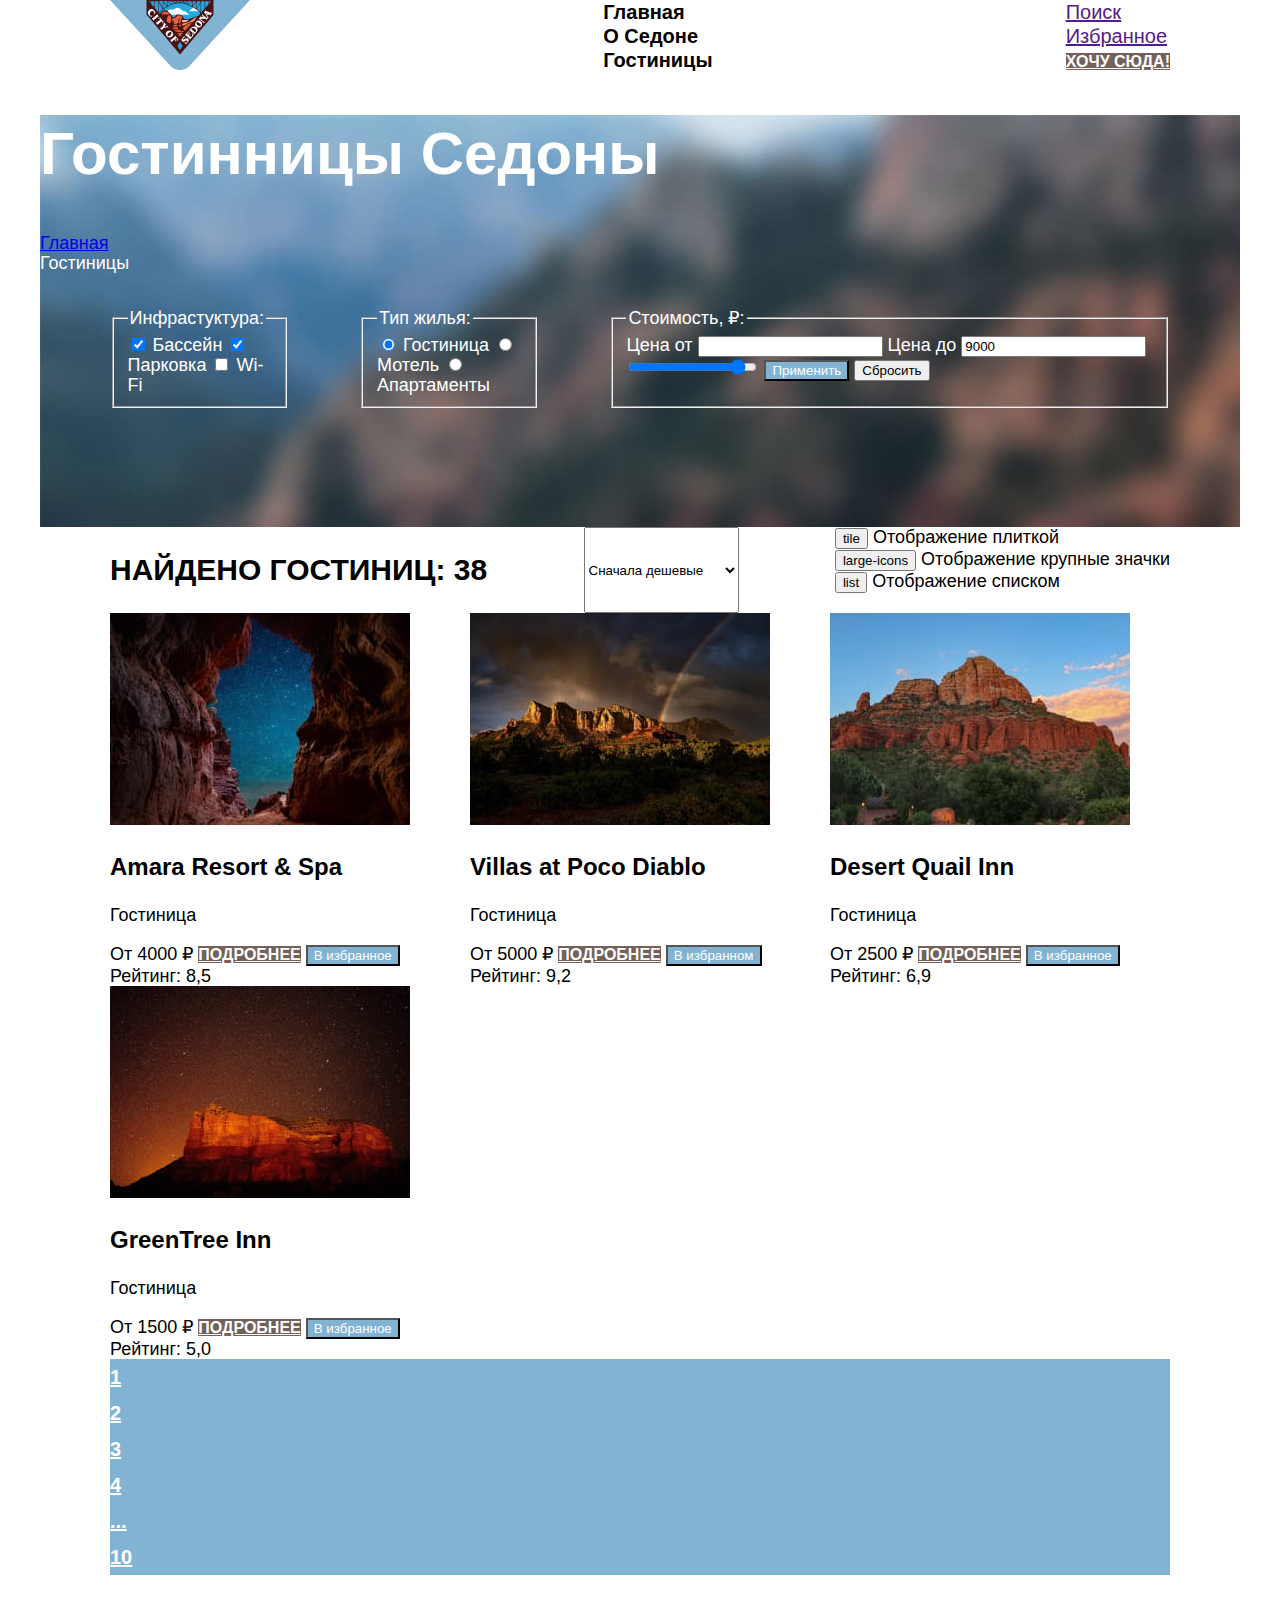
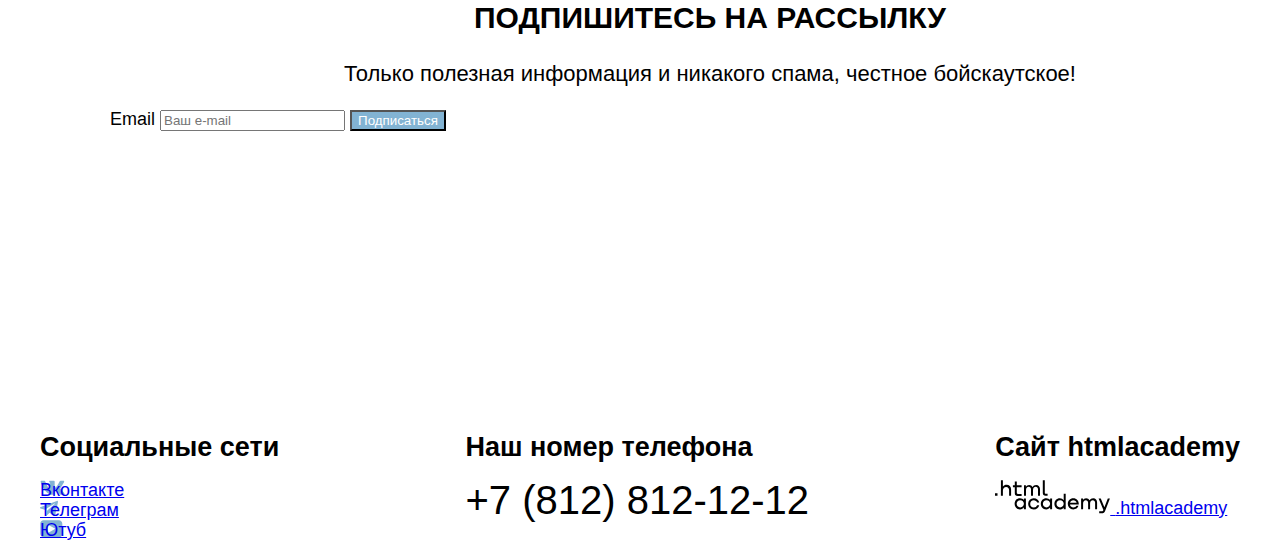
==== catalog.html @ 0e4e719a "Merge pull request #5 from vadimkuzmin93/master" ====
<!DOCTYPE html>
<html lang="ru">
    <head>
        <meta charset="utf-8">
        <title>HTML Academy: Седона</title>
        <link rel="stylesheet" href="styles/styles.css">
    </head>

<body>
  <header class="page-header">
    <nav class="navigation">
      <a href="index.html" class="logo">
        <img src="images/logo.svg" width="140" height="70" alt="Логотип сайта Седона">
      </a>

    <ul class="navigation-list">
        <li class="navigation-item">
            <a href="index.html" class="navigation-link ">Главная</a>
        </li>
        <li class="navigation-item">
            <a href="#" class="navigation-link">О Седоне</a>
        </li>
        <li class="navigation-item">
            <a class="navigation-link navigation-link-current">Гостиницы</a>
        </li>
    </ul>

    <ul class="controls-list">
      <li class="controls-item">
        <a class="controls-link" href="">Поиск</a>
      </li>
      <li class="controls-item">
        <a class="controls-link" href="">Избранное</a>
      </li>
      <li class="controls-item ">
         <a class="button controls-link" href="#">Хочу сюда!</a>
      </li>
  </ul>
</nav>
</header>


    <main class="inner">
        <section class="inner-catalog">
            <h1 class="inner-catalog-title">Гостинницы Седоны</h1>
            <ul class="breadcrumbs-list">
                <li class="breadcrumbs-item">
                    <a class="breadcrumbs-link" href="index.html">
                    <span class="visually-hidden">Главная</span>
                    </a>
                </li>
                <li class="breadcrumbs-item">
                    <a class="breadcrumbs-link">Гостиницы</a>
                </li>
            </ul>
              <form class="catalog-filter" action="https://echo.htmlacademy.ru/" method="post">
                <div class="filter-container">
                  <fieldset class="catalog-filter-group checkbox-group">
                      <legend class="catalog-filter-title">Инфрастуктура:</legend>
                      <label class="control">
                          <input class="control-input" type="checkbox" name="swimming-pool" id="swimming-pool" checked >
                          Бассейн
                      </label>
                      <label class="control">
                          <input class="control-input" type="checkbox" name="parking" id="parking" checked>
                          Парковка
                      </label>
                      <label class="control">
                          <input class="control-input" type="checkbox" name="wi-fi" id="wi-fi" >
                          Wi-Fi
                      </label>
                  </fieldset >

                  <fieldset class="catalog-filter-group radio-group">
                      <legend class="catalog-filter-title">Тип жилья:</legend>
                      <label class="control">
                          <input class="control-input" type="radio" name="product-group" value="hotel" id="hotel"  checked>
                          Гостиница
                      </label>
                      <label class="control">
                          <input class="control-input" type="radio" name="product-group" value="motel" id="motel" >
                          Мотель
                      </label>
                      <label class="control">
                          <input class="control-input" type="radio" name="product-group" value="apartments" id="apartments" >
                          Апартаменты
                      </label>
                  </fieldset >

                  <fieldset class="catalog-filter-group input-range-group">
                      <legend class="catalog-filter-title">Стоимость, ₽:</legend>
                      <label class="control visually-hidden">Цена от
                          <input class="control" type="text" placeholder="от" value="0" name="min-price">
                      </label>
                      <label class="control visually-hidden">Цена до
                          <input class="control-input" type="text" placeholder="до" value="9000" name="max-price">
                      </label>
                          <input class="control-input" type="range" min="0" max="10000" step="1" value="9000" id="price-minmax">
                          <input class="button-blue control-input" type="submit" value="Применить">
                          <input class="control-input" type="reset" value="Сбросить">
                  </fieldset >
                </div>
              </form>

        </section>

        <section class="inner-hotels">
          <div class="sorting-container">
            <h2 class="inner-hotels-title">Найдено гостиниц: <span class="hotels-counter">38</span></h2>
            <select class="control-select" name="select-control" id="select-control" aria-label="Сортировка">
                <option value="cheap">Сначала дешевые</option>
                <option value="expensive">Сначала дорогие</option>
                <option value="popular">Сначала популярные</option>
            </select>

            <ul class="sorting-icons-list">
                <li class="sorting-icons-item">
                    <button class="sorting-icons-btn" type="button">tile</button>
                    <span class="visually-hidden">Отображение плиткой</span>
                </li>
                <li class="sorting-icons-item">
                    <button class="sorting-icons-btn" type="button">large-icons</button>
                    <span class="visually-hidden">Отображение крупные значки</span>
                </li>
                <li class="sorting-icons-item">
                    <button class="sorting-icons-btn" type="button">list</button>
                    <span class="visually-hidden">Отображение списком</span>
                </li>
            </ul>
          </div>
            <ul class="hotels-list">
                <li class="hotels-item">
                    <img src="images/catalog/hotel-1.jpg" width="300" height="212" alt="Ущелье, с красивым звездным небом">
                    <h3 class="hotels-title">Amara Resort & Spa</h3>
                    <p class="hotels-type">Гостиница</p>
                    <span class="hotels-price">От 4000 ₽</span>
                    <a class="button" href="#">Подробнее</a>
                    <button class="button-blue hotels-button" type="button">В избранное</button>
                    <span class="hotels-rating">Рейтинг: 8,5</span>
                </li>
                <li class="hotels-item">
                    <img src="images/catalog/hotel-2.jpg" width="300" height="212" alt="Небольшой лес, вдали видна радуга на фоне скалистых гор.">
                    <h3 class="hotels-title">Villas at Poco Diablo</h3>
                    <p class="hotels-type">Гостиница</p>
                    <span class="hotels-price">От 5000 ₽</span>
                    <a class="button" href="#">Подробнее</a>
                    <button class="button-blue hotels-button" type="button">В избранном</button>
                    <span class="hotels-rating">Рейтинг: 9,2</span>
                </li>
                <li class="hotels-item">
                    <img src="images/catalog/hotel-3.jpg" width="300" height="212" alt="Пустынная местность с деревьями и горами.">
                    <h3 class="hotels-title">Desert Quail Inn</h3>
                    <p class="hotels-type">Гостиница</p>
                    <span class="hotels-price">От 2500 ₽</span>
                    <a class="button" href="#">Подробнее</a>
                    <button class="button-blue hotels-button" type="button">В избранное</button>
                    <span class="hotels-rating">Рейтинг: 6,9</span>
                </li>
                <li class="hotels-item">
                    <img src="images/catalog/hotel-4.jpg" width="300" height="212" alt="Плато на фоне темного звездного неба">
                    <h3 class="hotels-title">GreenTree Inn</h3>
                    <p class="hotels-type">Гостиница</p>
                    <span class="hotels-price">От 1500 ₽</span>
                    <a class="button" href="#">Подробнее</a>
                    <button class="button-blue hotels-button" type="button">В избранное</button>
                    <span class="hotels-rating">Рейтинг: 5,0</span>
                </li>
            </ul>

            <ul class="pagination-list">
                <li class="pagination-item">
                  <a class="pagination-link" href="#">1</a>
                </li>
                <li class="pagination-item">
                  <a class="pagination-link" href="#">2</a>
                </li>
                <li class="pagination-item">
                  <a class="pagination-link" href="#">3</a>
                </li>
                <li class="pagination-item">
                  <a class="pagination-link" href="#">4</a>
                </li>
                <li class="pagination-item">
                  <a class="pagination-link" href="#">...</a>
                </li>
                <li class="pagination-item">
                  <a class="pagination-link" href="#">10</a>
                </li>
            </ul>

            <section class="subscription catalog">
                <h2 class="subscription-title black-text">Подпишитесь на рассылку</h2>
                <p class="subscription-description black-text">Только полезная информация и никакого спама, честное бойскаутское!</p>
                <form class="subscription-form" action="https://echo.htmlacademy.ru/" method="post">
                    <label for="newsletter-email">Email</label>
                    <input class="field" placeholder="Ваш e-mail" type="email" name="newsletter-email"
                     id="newsletter-email" required>
                    <input class="button-blue subscribe-button" type="submit" value="Подписаться">
                </form>
              </section>
        </section>
    </main>

    <footer class="page-footer footer-container">
        <section class="footer-socials">
          <h2 class="visually-hidden">Социальные сети</h2>
          <ul class="footer-socials-list">
              <li class="footer-socials-item">
                  <a href="https://vk.com/htmlacademy" class="button-vk">
                  <span class="visually-hidden">Вконтакте</span>
                  </a>
              </li>
              <li class="footer-socials-item">
                  <a href="https://t.me/htmlacademy" class="button-telegram">
                  <span class="visually-hidden">Телеграм</span>
                  </a>
              </li>
              <li class="footer-socials-item">
                  <a href="https://www.youtube.com/user/htmlacademyru" class="button-youtube">
                  <span class="visually-hidden">Ютуб</span>
                  </a>
              </li>
          </ul>
        </section>

        <section class="footer-contacts">
          <h2 class="visually-hidden">Наш номер телефона</h2>
          <a class="footer-contacts-phone" href="tel:+78128121212">+7 (812) 812-12-12</a>
        </section>

        <section class="footer-author">
          <h2 class="visually-hidden">Сайт htmlacademy</h2>
          <a class="htmlacademy-link" href="https://htmlacademy.ru/">
            <img src="images/html-academy-logo.svg" alt="Адрес сайта Html Academy">
          <span class="visually-hidden">.htmlacademy</span>
          </a>
        </section>
    </footer>
</body>
</html>
---- styles/styles.css ----
@font-face {
  font-family: "PT Sans";
  font-style: normal;
  font-weight: 400;
  src: url("../fonts/ptsans-400.woff2");
  font-display: swap;
}

@font-face {
  font-family: "PT Sans";
  font-style: normal;
  font-weight: 700;
  src: url("../fonts/ptsans-700.woff2");
  font-display: swap;
}

:root {
  --color-white: #fff;
  --color-black: #000;
  --color-brown: #756157;
  --color-darkgray: #333;
  --color-lightblue: #82b3d3;
  --color-lightblue-12: rgba(131, 179, 211, 0.12);
  --color-lightblue-20: rgba(131, 179, 211, 0.2);
}

html {
  height: 100%;
}

body {
  display: flex;
  flex-direction: column;
  width: 1200px;
  font-family: "PT Sans", sans-serif;
  font-size: 18px;
  line-height: 20px;
  font-weight: 400;
  background-color: var(--color-white);
  color: var(--color-black);
  margin: 0 auto;
  min-height: 100%;
}

ul,
ol {
  margin: 0;
  padding: 0;
  list-style-type: none;
}

.main-index {
  flex-grow: 1;
}
/* header */

.page-header {
  font-size: 20px;
  line-height: 24px;
}

.navigation {
  display: flex;
  justify-content: space-between;
  padding: 0 70px;
}

.navigation-link {
  color: inherit;
  text-decoration: none;
  font-weight: 700;
}

.button {
  background-color: var(--color-brown);
  color: var(--color-white);
  font-weight: 700;
  font-size: 16px;
  line-height: 20px;
  text-align: center;
  text-transform: uppercase;
}

.description-title {
  font-weight: 700;
  font-size: 30px;
  line-height: 36px;
  text-transform: uppercase;
  text-align: center;
}

.description-reasons {
  font-size: 22px;
  line-height: 26px;
  text-align: center;
  color: var(--color-darkgray);
}

/*main*/

.hero {
  width: 1200px;
  height: 485px;
  margin: 0 auto;
  background-image: url("../images/background-main-footer.svg"),
    url("../images/main-background.jpg");
  background-repeat: no-repeat, no-repeat;
  background-position: center bottom, center;
}

.hero-background-welcome {
  width: 188px;
  height: 45px;
  background-image: url("../images/welcome.svg");
  background-repeat: no-repeat;
  margin: 0 auto;
}

.hero-background-gorgeous {
  display: block;
  margin: 0 auto;
}

.hero-background-sedona {
  display: block;
  margin: 0 auto;
}

.advantages {
  background-color: var(--color-lightblue-12);
}

.advantages-list {
  display: flex;
  flex-wrap: wrap;
}

.advantages-item {
  width: 400px;
}

.wide-element {
  width: 800px;
}

.advantages-title {
  font-weight: 700;
  font-size: 24px;
  line-height: 28px;
  text-align: center;
  text-transform: uppercase;
}

.advatages-description {
  line-height: 21px;
  text-align: center;
  color: var(--color-darkgray);
}

.advantages-image1 {
  background-image: url("../images/bg-advantages1.jpg");
  width: 800px;
  height: 384px;
}

.advantages-image2 {
  background-image: url("../images/bg-advantages2.jpg");
  width: 800px;
  height: 384px;
}

.color-change {
  background-color: var(--color-lightblue-20);
}

.white-text {
  color: var(--color-white);
  background-color: var(--color-lightblue);
}

.interested-title {
  font-weight: 700;
  font-size: 30px;
  line-height: 36px;
  text-transform: uppercase;
  text-align: center;
}

.interested-description {
  font-size: 22px;
  line-height: 26px;
  text-align: center;
  color: var(--color-darkgray);
}

.subscription {
  background-image: url("../images/bg-subscribe.jpg");
  background-repeat: no-repeat;
  background-size: cover;
  background-color: var(--color-lightblue);
  width: 1200px;
  height: 415px;
  margin: 0 auto;
}

.subscription-title {
  font-weight: 700;
  font-size: 30px;
  line-height: 36px;
  text-transform: uppercase;
  color: var(--color-white);
  text-align: center;
}

.subscription-description {
  font-size: 22px;
  line-height: 26px;
  text-align: center;
  color: var(--color-white);
}

/* catalog-page */

.inner-catalog {
  background-color: var(--color-lightblue);
  background-image: url("../images/catalog-bg.jpg");
  background-size: cover;
  background-repeat: no-repeat;
  margin: 0 auto;
  width: 1200px;
  height: 412px;
}

.inner-catalog-title {
  font-size: 60px;
  line-height: 78px;
  font-weight: 700;
  color: var(--color-white);
}

.breadcrumbs-item,
.catalog-filter-title,
.control {
  color: var(--color-white);
}

.inner-hotels {
  padding: 0 70px;
  margin: 0 auto;
}

.control-select {
}

.inner-hotels-title {
  font-weight: 700;
  font-size: 30px;
  line-height: 36px;
  text-transform: uppercase;
}

.sorting-container {
  display: flex;
  justify-content: space-between;
}

.hotels-title {
  font-weight: 700;
  font-size: 24px;
  line-height: 28px;
}

.filter-container {
  display: flex;
  column-gap: 70px;
  padding: 35px 70px 70px 70px;
}

.checkbox-group {
  width: 151px;
}

.radio-group {
  width: 151px;
}

.input-range-group {
  width: 550px;
}

.hotels-list {
  display: flex;
  flex-wrap: wrap;
}

.hotels-item {
  width: 340px;
  margin-right: 20px;
}

.hotels-item:nth-child(3n) {
  margin-right: 0;
}

.hotels-type,
.hotels-price {
  line-height: 21px;
}

.button-blue {
  background-color: var(--color-lightblue);
  color: var(--color-white);
}

.pagination-item {
  background-color: var(--color-lightblue);
}

.pagination-link {
  color: var(--color-white);
  font-weight: 700;
  font-size: 20px;
  line-height: 36px;
  text-align: center;
}

.catalog {
  background-image: none;
  background-color: var(--color-white);
}

.black-text {
  color: var(--color-black);
}

/* page-footer */

.footer-container {
  display: flex;
  justify-content: space-between;
}

.button-vk {
  background-color: var(--color-white);
  background-image: url("../images/socials/vk-icon.svg");
  background-repeat: no-repeat;
}

.button-telegram {
  background-color: var(--color-white);
  background-image: url("../images/socials/tg-icon.svg");
  background-repeat: no-repeat;
}

.button-youtube {
  background-color: var(--color-white);
  background-image: url("../images/socials/youtube-icon.svg");
  background-repeat: no-repeat;
}

.footer-contacts-phone {
  font-size: 40px;
  line-height: 40px;
  text-align: center;
  text-decoration: none;
  color: var(--color-black);
}
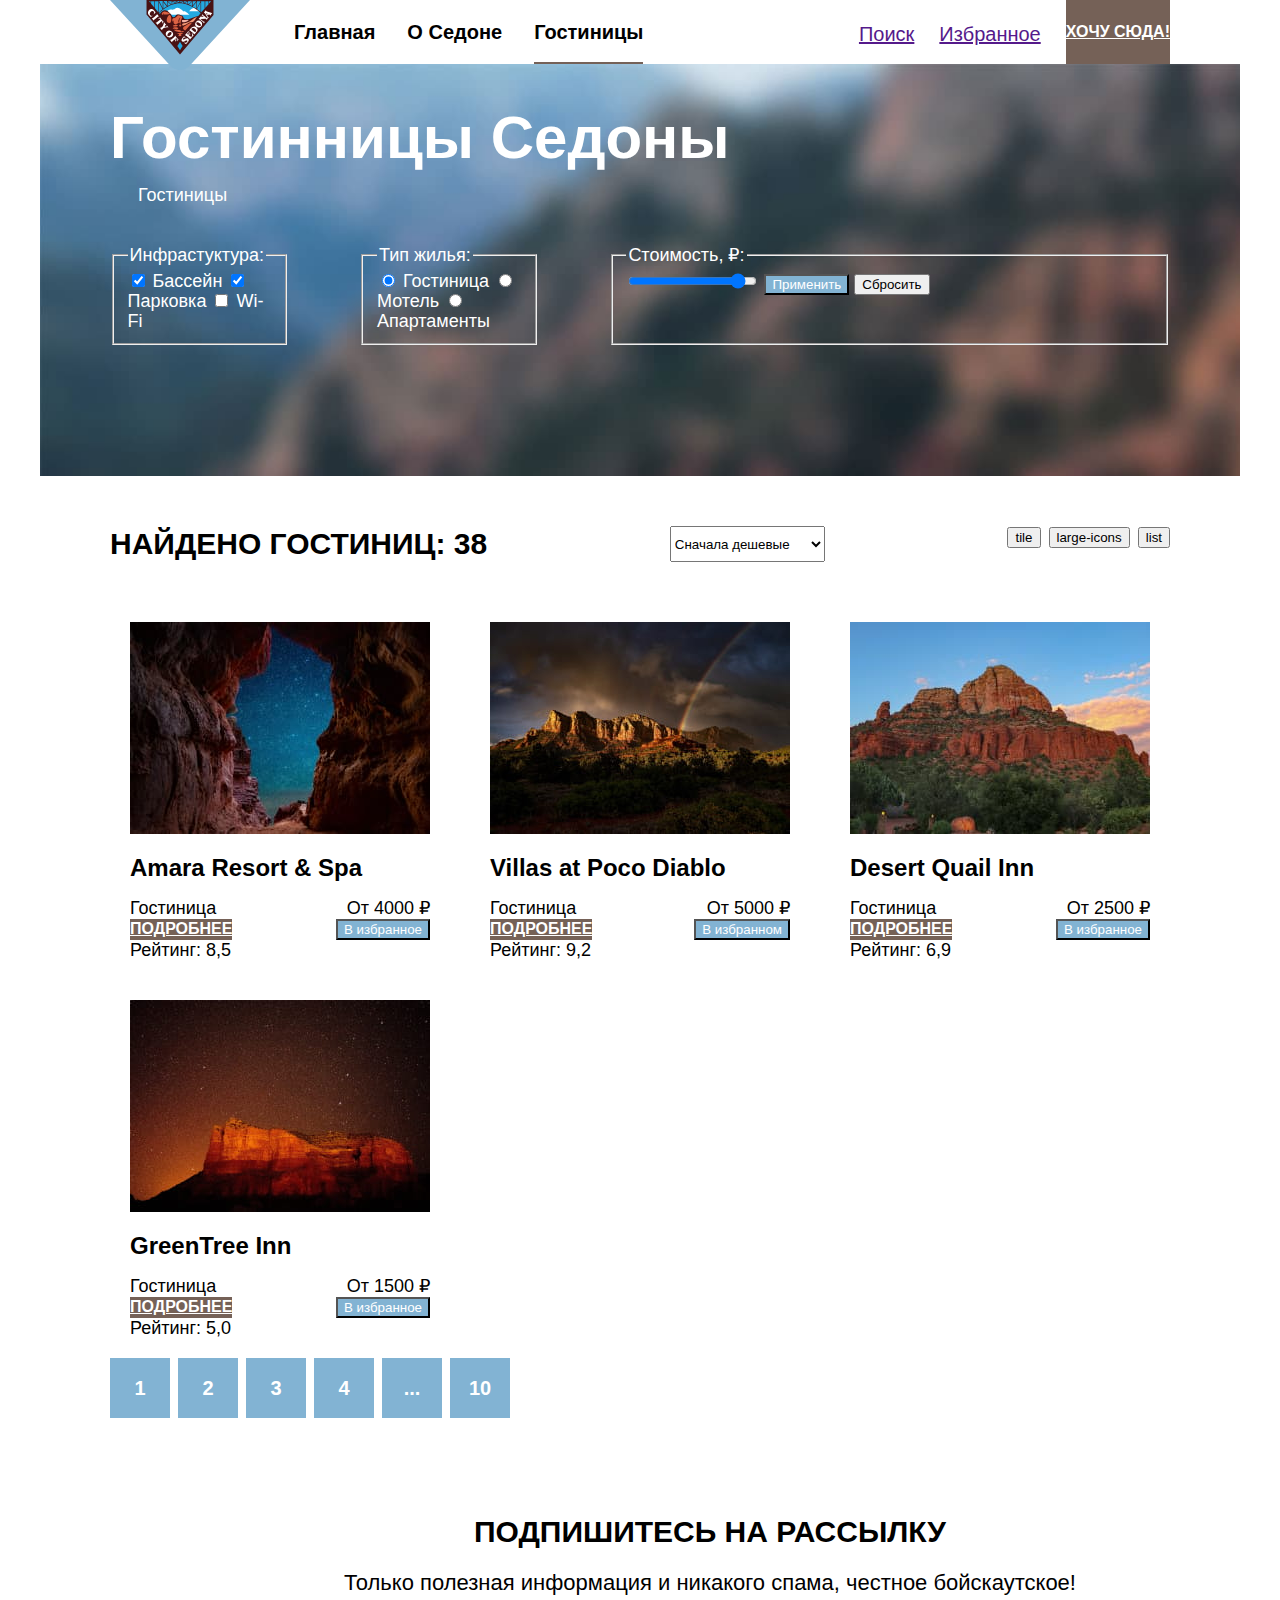
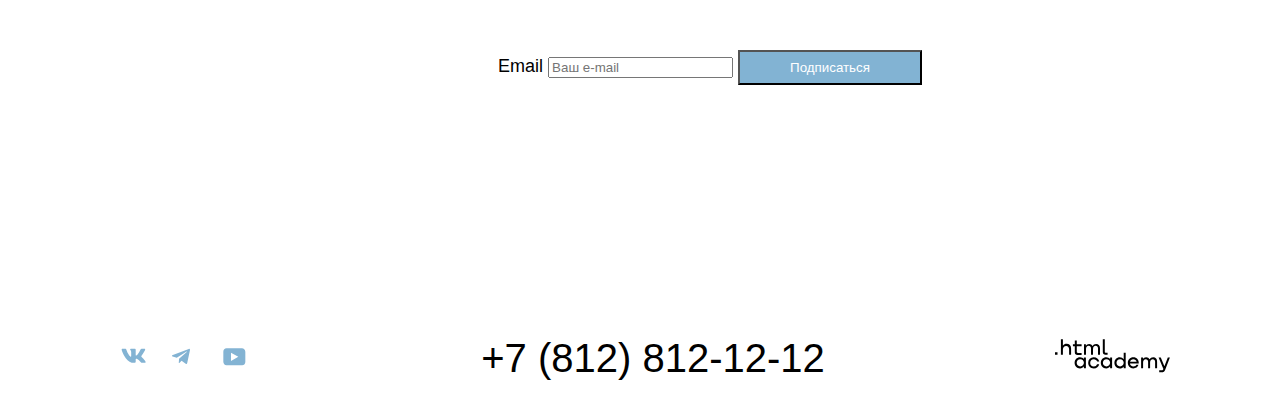
==== commit b96482d6: "Исправляет имена классов, сокращает лишние свойства" ====
--- a/catalog.html
+++ b/catalog.html
@@ -12,7 +12,7 @@
       <a href="index.html" class="logo">
         <img src="images/logo.svg" width="140" height="70" alt="Логотип сайта Седона">
       </a>
-
+  <div class="nav-container">
     <ul class="navigation-list">
         <li class="navigation-item">
             <a href="index.html" class="navigation-link ">Главная</a>
@@ -26,17 +26,18 @@
     </ul>
 
     <ul class="controls-list">
-      <li class="controls-item">
-        <a class="controls-link" href="">Поиск</a>
-      </li>
-      <li class="controls-item">
-        <a class="controls-link" href="">Избранное</a>
-      </li>
-      <li class="controls-item ">
-         <a class="button controls-link" href="#">Хочу сюда!</a>
-      </li>
-  </ul>
-</nav>
+        <li class="controls-item">
+          <a class="controls-link" href="">Поиск</a>
+        </li>
+        <li class="controls-item">
+          <a class="controls-link" href="">Избранное</a>
+        </li>
+        <li class="controls-item ">
+          <a class="button controls-link" href="#">Хочу сюда!</a>
+        </li>
+      </ul>
+    </div>
+  </nav>
 </header>
 
 
@@ -130,40 +131,64 @@
           </div>
             <ul class="hotels-list">
                 <li class="hotels-item">
-                    <img src="images/catalog/hotel-1.jpg" width="300" height="212" alt="Ущелье, с красивым звездным небом">
+                    <img class="hotels-item-image" src="images/catalog/hotel-1.jpg" width="300" height="212" alt="Ущелье, с красивым звездным небом">
                     <h3 class="hotels-title">Amara Resort & Spa</h3>
-                    <p class="hotels-type">Гостиница</p>
-                    <span class="hotels-price">От 4000 ₽</span>
-                    <a class="button" href="#">Подробнее</a>
-                    <button class="button-blue hotels-button" type="button">В избранное</button>
-                    <span class="hotels-rating">Рейтинг: 8,5</span>
-                </li>
-                <li class="hotels-item">
-                    <img src="images/catalog/hotel-2.jpg" width="300" height="212" alt="Небольшой лес, вдали видна радуга на фоне скалистых гор.">
+                    <div class="hotels-item-container">
+                      <p class="hotels-type">Гостиница</p>
+                      <span class="hotels-price">От 4000 ₽</span>
+                    </div>
+                    <div class="hotels-item-container">
+                      <a class="button" href="#">Подробнее</a>
+                      <button class="button-blue hotels-button" type="button">В избранное</button>
+                    </div>
+                    <div class="hotels-item-container">
+                      <span class="hotels-rating">Рейтинг: 8,5</span>
+                    </div>
+                </li>
+                <li class="hotels-item">
+                    <img class="hotels-item-image" src="images/catalog/hotel-2.jpg" width="300" height="212" alt="Небольшой лес, вдали видна радуга на фоне скалистых гор.">
                     <h3 class="hotels-title">Villas at Poco Diablo</h3>
-                    <p class="hotels-type">Гостиница</p>
-                    <span class="hotels-price">От 5000 ₽</span>
-                    <a class="button" href="#">Подробнее</a>
-                    <button class="button-blue hotels-button" type="button">В избранном</button>
-                    <span class="hotels-rating">Рейтинг: 9,2</span>
-                </li>
-                <li class="hotels-item">
-                    <img src="images/catalog/hotel-3.jpg" width="300" height="212" alt="Пустынная местность с деревьями и горами.">
+                    <div class="hotels-item-container">
+                      <p class="hotels-type">Гостиница</p>
+                      <span class="hotels-price">От 5000 ₽</span>
+                    </div>
+                    <div class="hotels-item-container">
+                      <a class="button" href="#">Подробнее</a>
+                      <button class="button-blue hotels-button" type="button">В избранном</button>
+                    </div>
+                    <div class="hotels-item-container">
+                      <span class="hotels-rating">Рейтинг: 9,2</span>
+                    </div>
+                </li>
+                <li class="hotels-item">
+                    <img class="hotels-item-image" src="images/catalog/hotel-3.jpg" width="300" height="212" alt="Пустынная местность с деревьями и горами.">
                     <h3 class="hotels-title">Desert Quail Inn</h3>
-                    <p class="hotels-type">Гостиница</p>
-                    <span class="hotels-price">От 2500 ₽</span>
-                    <a class="button" href="#">Подробнее</a>
-                    <button class="button-blue hotels-button" type="button">В избранное</button>
-                    <span class="hotels-rating">Рейтинг: 6,9</span>
-                </li>
-                <li class="hotels-item">
-                    <img src="images/catalog/hotel-4.jpg" width="300" height="212" alt="Плато на фоне темного звездного неба">
+                    <div class="hotels-item-container">
+                      <p class="hotels-type">Гостиница</p>
+                      <span class="hotels-price">От 2500 ₽</span>
+                    </div>
+                    <div class="hotels-item-container">
+                      <a class="button" href="#">Подробнее</a>
+                      <button class="button-blue hotels-button" type="button">В избранное</button>
+                    </div>
+                    <div class="hotels-item-container">
+                      <span class="hotels-rating">Рейтинг: 6,9</span>
+                    </div>
+                </li>
+                <li class="hotels-item">
+                    <img class="hotels-item-image" src="images/catalog/hotel-4.jpg" width="300" height="212" alt="Плато на фоне темного звездного неба">
                     <h3 class="hotels-title">GreenTree Inn</h3>
-                    <p class="hotels-type">Гостиница</p>
-                    <span class="hotels-price">От 1500 ₽</span>
-                    <a class="button" href="#">Подробнее</a>
-                    <button class="button-blue hotels-button" type="button">В избранное</button>
-                    <span class="hotels-rating">Рейтинг: 5,0</span>
+                    <div class="hotels-item-container">
+                      <p class="hotels-type">Гостиница</p>
+                      <span class="hotels-price">От 1500 ₽</span>
+                    </div>
+                    <div class="hotels-item-container">
+                      <a class="button" href="#">Подробнее</a>
+                      <button class="button-blue hotels-button" type="button">В избранное</button>
+                    </div>
+                    <div class="hotels-item-container">
+                      <span class="hotels-rating">Рейтинг: 5,0</span>
+                    </div>
                 </li>
             </ul>
 
@@ -206,17 +231,17 @@
           <h2 class="visually-hidden">Социальные сети</h2>
           <ul class="footer-socials-list">
               <li class="footer-socials-item">
-                  <a href="https://vk.com/htmlacademy" class="button-vk">
+                  <a href="https://vk.com/htmlacademy" class="button-socials button-vk">
                   <span class="visually-hidden">Вконтакте</span>
                   </a>
               </li>
               <li class="footer-socials-item">
-                  <a href="https://t.me/htmlacademy" class="button-telegram">
+                  <a href="https://t.me/htmlacademy" class="button-socials button-telegram">
                   <span class="visually-hidden">Телеграм</span>
                   </a>
               </li>
               <li class="footer-socials-item">
-                  <a href="https://www.youtube.com/user/htmlacademyru" class="button-youtube">
+                  <a href="https://www.youtube.com/user/htmlacademyru" class="button-socials button-youtube">
                   <span class="visually-hidden">Ютуб</span>
                   </a>
               </li>
--- a/styles/styles.css
+++ b/styles/styles.css
@@ -49,6 +49,26 @@
   list-style-type: none;
 }
 
+h1,
+h2,
+h3,
+h4,
+h5,
+p {
+  margin: 0;
+}
+
+.visually-hidden {
+  position: absolute;
+  width: 1px;
+  height: 1px;
+  margin: -1px;
+  padding: 0;
+  border: 0;
+  clip: rect(0 0 0 0);
+  overflow: hidden;
+}
+
 .main-index {
   flex-grow: 1;
 }
@@ -61,14 +81,62 @@
 
 .navigation {
   display: flex;
+  padding: 0 70px;
+  height: 64px;
+}
+
+.logo {
+  margin-right: 44px;
+  z-index: 1;
+}
+
+.nav-container {
+  display: flex;
   justify-content: space-between;
-  padding: 0 70px;
+  flex-grow: 1;
+}
+
+.navigation-list {
+  display: flex;
+  flex-wrap: wrap;
+  gap: 32px;
 }
 
 .navigation-link {
   color: inherit;
   text-decoration: none;
   font-weight: 700;
+  padding-top: 20px;
+  padding-bottom: 20px;
+  display: block;
+}
+
+.navigation-item {
+  position: relative;
+}
+
+.navigation-link-current:after {
+  content: "";
+  position: absolute;
+  top: 2;
+  bottom: 0;
+  left: 0;
+  right: 0;
+  width: auto;
+  height: 2px;
+  background-color: var(--color-brown);
+}
+
+.controls-list {
+  display: flex;
+  flex-wrap: wrap;
+  gap: 25px;
+}
+
+.controls-link {
+  display: block;
+  padding-top: 22px;
+  padding-bottom: 22px;
 }
 
 .button {
@@ -105,7 +173,15 @@
   background-image: url("../images/background-main-footer.svg"),
     url("../images/main-background.jpg");
   background-repeat: no-repeat, no-repeat;
-  background-position: center bottom, center;
+  background-position: center calc(100% + 0.5px), center;
+}
+
+.hero-container {
+  padding-top: 51px;
+  display: flex;
+  flex-direction: column;
+  justify-content: space-between;
+  align-items: center;
 }
 
 .hero-background-welcome {
@@ -113,17 +189,25 @@
   height: 45px;
   background-image: url("../images/welcome.svg");
   background-repeat: no-repeat;
-  margin: 0 auto;
+  margin-bottom: 11px;
 }
 
 .hero-background-gorgeous {
   display: block;
-  margin: 0 auto;
+  margin-bottom: 54px;
 }
 
 .hero-background-sedona {
   display: block;
-  margin: 0 auto;
+}
+
+.description {
+  padding-top: 69px;
+  padding-bottom: 90px;
+}
+
+.description-title {
+  margin-bottom: 25px;
 }
 
 .advantages {
@@ -137,10 +221,21 @@
 
 .advantages-item {
   width: 400px;
+  padding: 103px 85px 121px 85px;
+  box-sizing: border-box;
+}
+
+.advantages-item-white {
+  background-color: var(--color-white);
+}
+
+.advantages-item-smaller {
+  padding: 92px 85px 111px 85px;
 }
 
 .wide-element {
   width: 800px;
+  padding: 0;
 }
 
 .advantages-title {
@@ -149,6 +244,7 @@
   line-height: 28px;
   text-align: center;
   text-transform: uppercase;
+  margin-bottom: 62px;
 }
 
 .advatages-description {
@@ -178,12 +274,18 @@
   background-color: var(--color-lightblue);
 }
 
+.interested {
+  padding-top: 96px;
+  padding-bottom: 96px;
+}
+
 .interested-title {
   font-weight: 700;
   font-size: 30px;
   line-height: 36px;
   text-transform: uppercase;
   text-align: center;
+  margin-bottom: 20px;
 }
 
 .interested-description {
@@ -191,6 +293,14 @@
   line-height: 26px;
   text-align: center;
   color: var(--color-darkgray);
+  margin-bottom: 62px;
+}
+
+.interested-search {
+  display: block;
+  margin: 0 auto;
+  padding: 8px 50px;
+  width: fit-content;
 }
 
 .subscription {
@@ -201,6 +311,14 @@
   width: 1200px;
   height: 415px;
   margin: 0 auto;
+  padding-top: 96px;
+  padding-bottom: 104px;
+  box-sizing: border-box;
+}
+
+.catalog {
+  background-image: none;
+  background-color: var(--color-white);
 }
 
 .subscription-title {
@@ -210,6 +328,7 @@
   text-transform: uppercase;
   color: var(--color-white);
   text-align: center;
+  margin-bottom: 20px;
 }
 
 .subscription-description {
@@ -217,6 +336,15 @@
   line-height: 26px;
   text-align: center;
   color: var(--color-white);
+  margin-bottom: 54px;
+}
+
+.subscription-form {
+  text-align: center;
+}
+
+.subscribe-button {
+  padding: 8px 50px;
 }
 
 /* catalog-page */
@@ -229,6 +357,8 @@
   margin: 0 auto;
   width: 1200px;
   height: 412px;
+  padding: 35px 70px 70px;
+  box-sizing: border-box;
 }
 
 .inner-catalog-title {
@@ -236,6 +366,13 @@
   line-height: 78px;
   font-weight: 700;
   color: var(--color-white);
+  margin-bottom: 8px;
+}
+
+.breadcrumbs-list {
+  margin-bottom: 40px;
+  display: flex;
+  column-gap: 28px;
 }
 
 .breadcrumbs-item,
@@ -245,11 +382,8 @@
 }
 
 .inner-hotels {
-  padding: 0 70px;
+  padding: 50px 70px 60px 70px;
   margin: 0 auto;
-}
-
-.control-select {
 }
 
 .inner-hotels-title {
@@ -259,21 +393,33 @@
   text-transform: uppercase;
 }
 
+.sorting-icons-list {
+  display: flex;
+  column-gap: 8px;
+}
+
 .sorting-container {
   display: flex;
   justify-content: space-between;
+  margin-bottom: 40px;
 }
 
 .hotels-title {
   font-weight: 700;
   font-size: 24px;
   line-height: 28px;
+  margin-bottom: 16px;
+}
+
+.hotels-item-container {
+  display: flex;
+  justify-content: space-between;
 }
 
 .filter-container {
   display: flex;
   column-gap: 70px;
-  padding: 35px 70px 70px 70px;
+  justify-content: space-between;
 }
 
 .checkbox-group {
@@ -296,13 +442,22 @@
 .hotels-item {
   width: 340px;
   margin-right: 20px;
+  padding: 20px;
+  box-sizing: border-box;
 }
 
 .hotels-item:nth-child(3n) {
   margin-right: 0;
 }
 
-.hotels-type,
+.hotels-item-image {
+  margin-bottom: 16px;
+}
+
+.hotels-type {
+  line-height: 21px;
+}
+
 .hotels-price {
   line-height: 21px;
 }
@@ -312,11 +467,23 @@
   color: var(--color-white);
 }
 
+.pagination-list {
+  display: flex;
+  gap: 8px;
+}
+
 .pagination-item {
   background-color: var(--color-lightblue);
 }
 
 .pagination-link {
+  display: block;
+  width: 60px;
+  height: 60px;
+  box-sizing: border-box;
+  padding: 12px;
+  text-decoration: none;
+
   color: var(--color-white);
   font-weight: 700;
   font-size: 20px;
@@ -324,9 +491,7 @@
   text-align: center;
 }
 
-.catalog {
-  background-image: none;
-  background-color: var(--color-white);
+.pagination-link {
 }
 
 .black-text {
@@ -338,24 +503,37 @@
 .footer-container {
   display: flex;
   justify-content: space-between;
+  padding: 45px 70px 35px 81px;
+  align-items: center;
+}
+
+.footer-socials-list {
+  display: flex;
+  flex-wrap: wrap;
+  width: 130px;
+  gap: 26px;
+}
+
+.button-socials {
+  background-color: var(--color-white);
+  background-repeat: no-repeat;
+  display: block;
+  box-sizing: border-box;
+  width: 25px;
+  height: 20px;
+  padding: 10px;
 }
 
 .button-vk {
-  background-color: var(--color-white);
   background-image: url("../images/socials/vk-icon.svg");
-  background-repeat: no-repeat;
 }
 
 .button-telegram {
-  background-color: var(--color-white);
   background-image: url("../images/socials/tg-icon.svg");
-  background-repeat: no-repeat;
 }
 
 .button-youtube {
-  background-color: var(--color-white);
   background-image: url("../images/socials/youtube-icon.svg");
-  background-repeat: no-repeat;
 }
 
 .footer-contacts-phone {
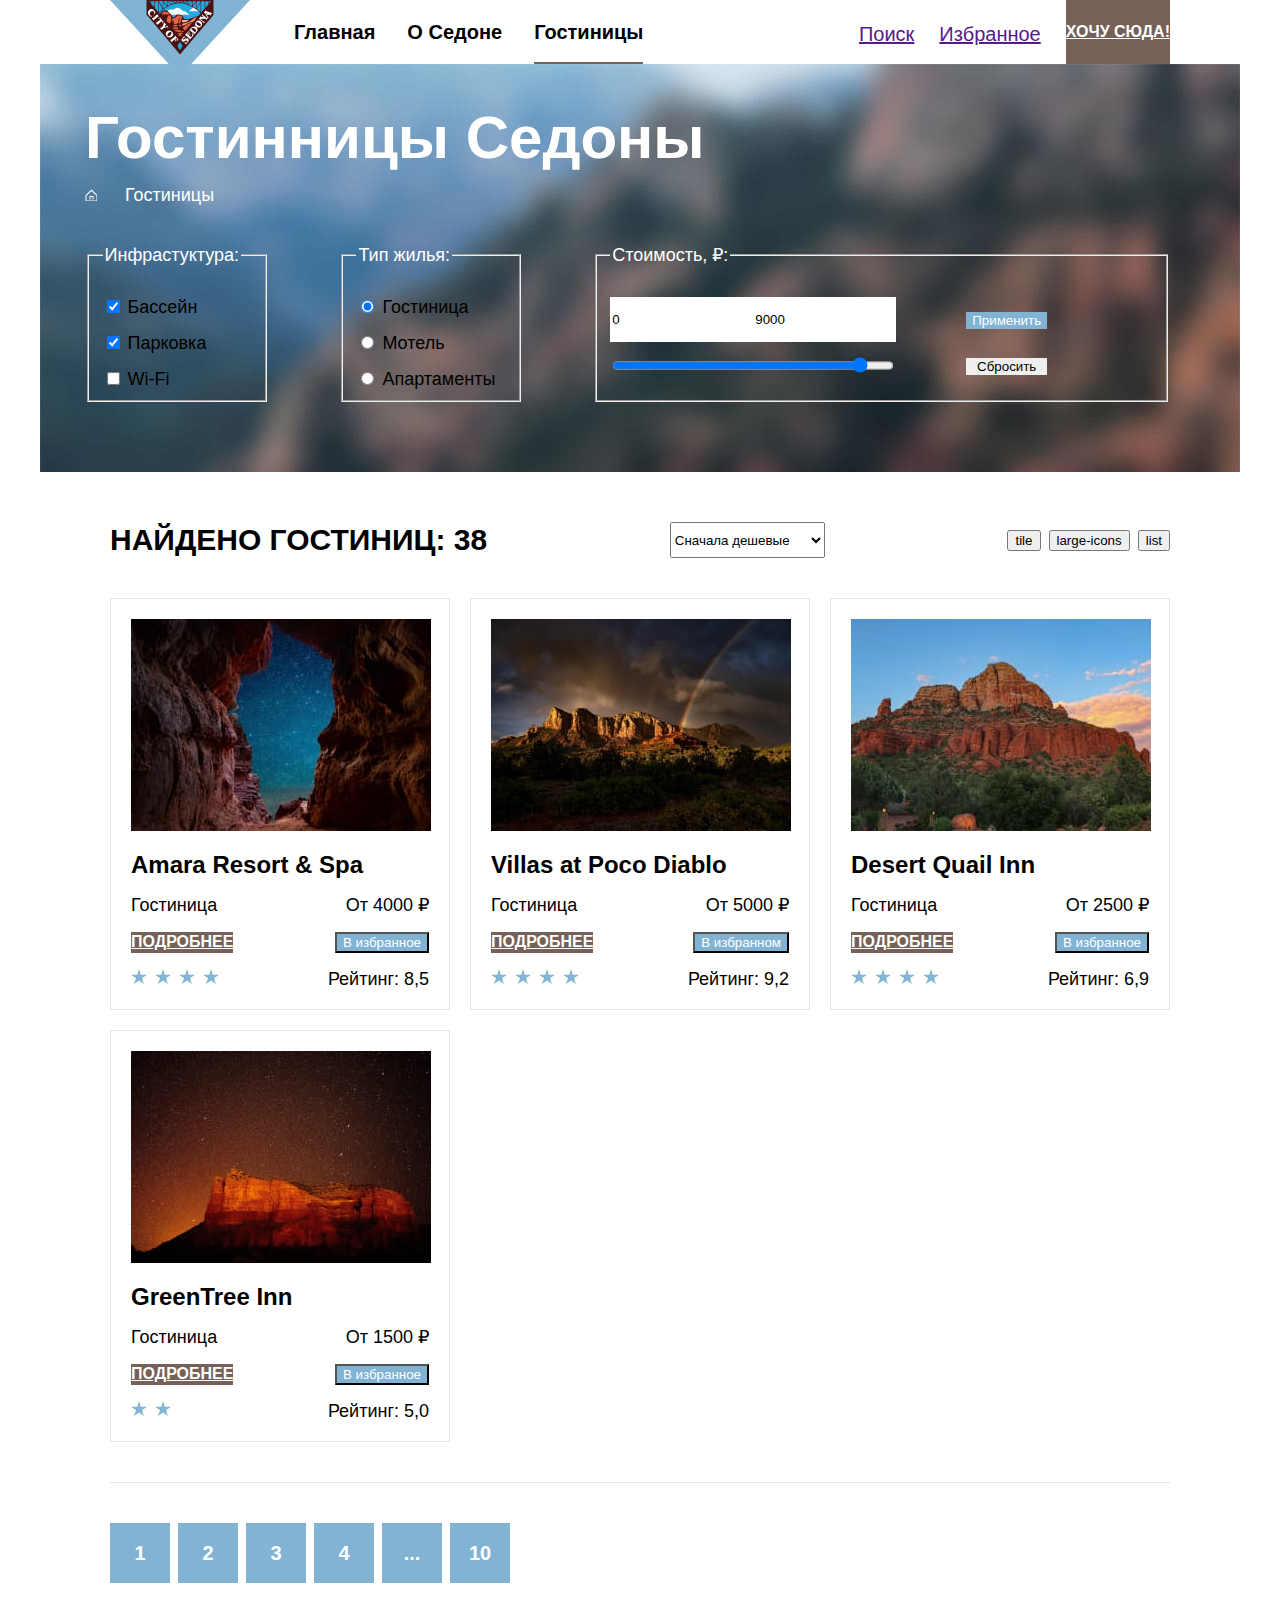
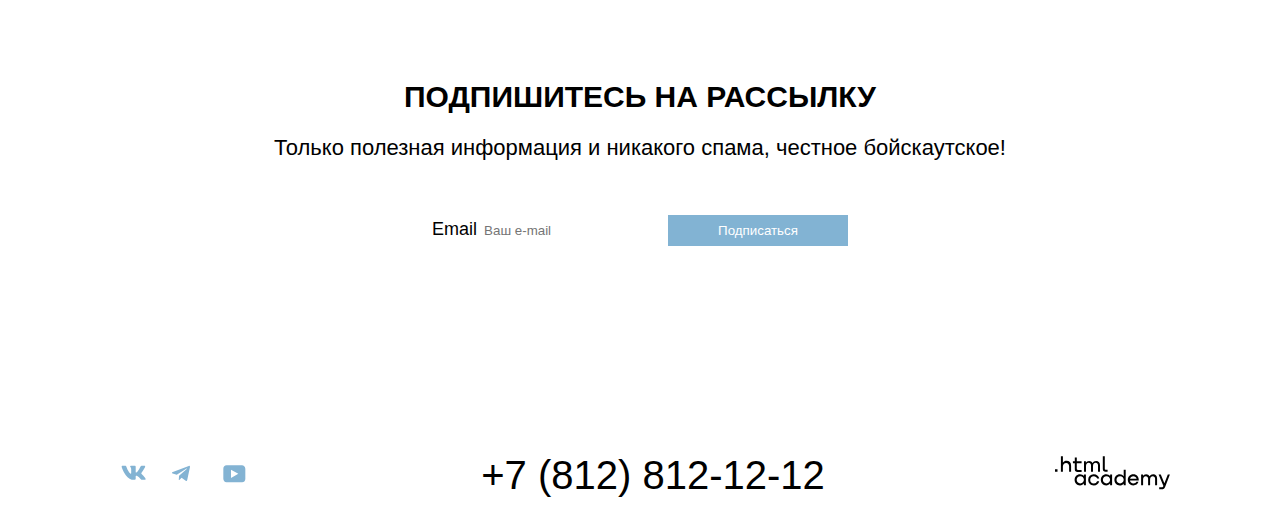
==== commit 0ac40c13: "Добавляет сетку товаров на гридов и мелкие исправления" ====
--- a/catalog.html
+++ b/catalog.html
@@ -90,15 +90,18 @@
 
                   <fieldset class="catalog-filter-group input-range-group">
                       <legend class="catalog-filter-title">Стоимость, ₽:</legend>
-                      <label class="control visually-hidden">Цена от
+                      <div class="filter-wrapper">
+                      <label class="control control-minprice visually-hidden" for="min-price">Цена от</label>
                           <input class="control" type="text" placeholder="от" value="0" name="min-price">
-                      </label>
-                      <label class="control visually-hidden">Цена до
+
+                      <label class="control control-maxprice visually-hidden" for="max-price">Цена до</label>
                           <input class="control-input" type="text" placeholder="до" value="9000" name="max-price">
-                      </label>
-                          <input class="control-input" type="range" min="0" max="10000" step="1" value="9000" id="price-minmax">
+                          <input class="control-input control-input-range" type="range" min="0" max="10000" step="1" value="9000" id="price-minmax">
+                      </div>
+                      <div class="filter-input-wrapper">
                           <input class="button-blue control-input" type="submit" value="Применить">
                           <input class="control-input" type="reset" value="Сбросить">
+                      </div>
                   </fieldset >
                 </div>
               </form>
@@ -133,62 +136,74 @@
                 <li class="hotels-item">
                     <img class="hotels-item-image" src="images/catalog/hotel-1.jpg" width="300" height="212" alt="Ущелье, с красивым звездным небом">
                     <h3 class="hotels-title">Amara Resort & Spa</h3>
-                    <div class="hotels-item-container">
+                    <div class="hotels-wrapper">
+                    <div class="hotels-container">
                       <p class="hotels-type">Гостиница</p>
                       <span class="hotels-price">От 4000 ₽</span>
                     </div>
-                    <div class="hotels-item-container">
+                    <div class="hotels-container">
                       <a class="button" href="#">Подробнее</a>
                       <button class="button-blue hotels-button" type="button">В избранное</button>
                     </div>
-                    <div class="hotels-item-container">
+                    <div class="hotels-container">
+                      <span class="hotels-stars four-stars"></span>
                       <span class="hotels-rating">Рейтинг: 8,5</span>
                     </div>
+                  </div>
                 </li>
                 <li class="hotels-item">
                     <img class="hotels-item-image" src="images/catalog/hotel-2.jpg" width="300" height="212" alt="Небольшой лес, вдали видна радуга на фоне скалистых гор.">
                     <h3 class="hotels-title">Villas at Poco Diablo</h3>
-                    <div class="hotels-item-container">
+                    <div class="hotels-wrapper">
+                    <div class="hotels-container">
                       <p class="hotels-type">Гостиница</p>
                       <span class="hotels-price">От 5000 ₽</span>
                     </div>
-                    <div class="hotels-item-container">
+                    <div class="hotels-container">
                       <a class="button" href="#">Подробнее</a>
                       <button class="button-blue hotels-button" type="button">В избранном</button>
                     </div>
-                    <div class="hotels-item-container">
+                    <div class="hotels-container">
+                      <span class="hotels-stars four-stars"></span>
                       <span class="hotels-rating">Рейтинг: 9,2</span>
                     </div>
+                  </div>
                 </li>
                 <li class="hotels-item">
                     <img class="hotels-item-image" src="images/catalog/hotel-3.jpg" width="300" height="212" alt="Пустынная местность с деревьями и горами.">
                     <h3 class="hotels-title">Desert Quail Inn</h3>
-                    <div class="hotels-item-container">
+                    <div class="hotels-wrapper">
+                    <div class="hotels-container">
                       <p class="hotels-type">Гостиница</p>
                       <span class="hotels-price">От 2500 ₽</span>
                     </div>
-                    <div class="hotels-item-container">
+                    <div class="hotels-container">
                       <a class="button" href="#">Подробнее</a>
                       <button class="button-blue hotels-button" type="button">В избранное</button>
                     </div>
-                    <div class="hotels-item-container">
+                    <div class="hotels-container">
+                      <span class="hotels-stars four-stars"></span>
                       <span class="hotels-rating">Рейтинг: 6,9</span>
                     </div>
+                  </div>
                 </li>
                 <li class="hotels-item">
                     <img class="hotels-item-image" src="images/catalog/hotel-4.jpg" width="300" height="212" alt="Плато на фоне темного звездного неба">
                     <h3 class="hotels-title">GreenTree Inn</h3>
-                    <div class="hotels-item-container">
+                    <div class="hotels-wrapper">
+                    <div class="hotels-container">
                       <p class="hotels-type">Гостиница</p>
                       <span class="hotels-price">От 1500 ₽</span>
                     </div>
-                    <div class="hotels-item-container">
+                    <div class="hotels-container">
                       <a class="button" href="#">Подробнее</a>
                       <button class="button-blue hotels-button" type="button">В избранное</button>
                     </div>
-                    <div class="hotels-item-container">
+                    <div class="hotels-container">
+                      <span class="hotels-stars two-stars"></span>
                       <span class="hotels-rating">Рейтинг: 5,0</span>
                     </div>
+                  </div>
                 </li>
             </ul>
 
--- a/styles/styles.css
+++ b/styles/styles.css
@@ -20,6 +20,7 @@
   --color-brown: #756157;
   --color-darkgray: #333;
   --color-lightblue: #82b3d3;
+  --color-graylight: #e6e6e6;
   --color-lightblue-12: rgba(131, 179, 211, 0.12);
   --color-lightblue-20: rgba(131, 179, 211, 0.2);
 }
@@ -58,6 +59,10 @@
   margin: 0;
 }
 
+input {
+  border: none;
+}
+
 .visually-hidden {
   position: absolute;
   width: 1px;
@@ -269,14 +274,16 @@
   background-color: var(--color-lightblue-20);
 }
 
-.white-text {
+.colored-text {
   color: var(--color-white);
   background-color: var(--color-lightblue);
 }
 
 .interested {
-  padding-top: 96px;
-  padding-bottom: 96px;
+  padding: 105px 0;
+  display: flex;
+  flex-direction: column;
+  justify-content: space-between;
 }
 
 .interested-title {
@@ -308,12 +315,12 @@
   background-repeat: no-repeat;
   background-size: cover;
   background-color: var(--color-lightblue);
-  width: 1200px;
-  height: 415px;
-  margin: 0 auto;
   padding-top: 96px;
   padding-bottom: 104px;
   box-sizing: border-box;
+  display: flex;
+  flex-direction: column;
+  justify-content: space-between;
 }
 
 .catalog {
@@ -354,11 +361,7 @@
   background-image: url("../images/catalog-bg.jpg");
   background-size: cover;
   background-repeat: no-repeat;
-  margin: 0 auto;
-  width: 1200px;
-  height: 412px;
-  padding: 35px 70px 70px;
-  box-sizing: border-box;
+  padding: 35px 70px 70px 45px;
 }
 
 .inner-catalog-title {
@@ -372,13 +375,27 @@
 .breadcrumbs-list {
   margin-bottom: 40px;
   display: flex;
-  column-gap: 28px;
+  align-items: center;
+  gap: 28px;
 }
 
 .breadcrumbs-item,
-.catalog-filter-title,
-.control {
-  color: var(--color-white);
+.catalog-filter-title {
+  color: var(--color-white);
+}
+
+.breadcrumbs-item:first-child {
+  background-image: url(../images/breadcrumbs-icon.svg);
+  background-repeat: no-repeat;
+  width: 12px;
+  height: 12px;
+}
+
+.catalog-filter-group {
+  display: flex;
+  flex-direction: column;
+  gap: 16px;
+  padding-top: 32px;
 }
 
 .inner-hotels {
@@ -395,7 +412,8 @@
 
 .sorting-icons-list {
   display: flex;
-  column-gap: 8px;
+  gap: 8px;
+  align-items: center;
 }
 
 .sorting-container {
@@ -411,9 +429,22 @@
   margin-bottom: 16px;
 }
 
-.hotels-item-container {
-  display: flex;
-  justify-content: space-between;
+.hotels-container {
+  display: flex;
+  justify-content: space-between;
+}
+
+.hotels-stars {
+  height: 18px;
+  background: url("../images/star.svg") -4px 0 / 24px 15px repeat-x;
+}
+
+.two-stars {
+  width: 42px;
+}
+
+.four-stars {
+  width: 96px;
 }
 
 .filter-container {
@@ -432,26 +463,61 @@
 
 .input-range-group {
   width: 550px;
+  display: flex;
+  flex-direction: row;
+  gap: 70px;
+}
+
+.filter-wrapper {
+  display: grid;
+  grid-template-columns: repeat(2, 143px);
+  grid-template-areas:
+    "minprice maxprice"
+    "range range";
+}
+
+.control-minprice {
+  grid-area: minprice;
+}
+
+.control-maxprice {
+  grid-area: maxprice;
+}
+
+.control-input-range {
+  grid-area: range;
+}
+
+.filter-input-wrapper {
+  display: flex;
+  flex-direction: column;
+  justify-content: space-around;
 }
 
 .hotels-list {
-  display: flex;
-  flex-wrap: wrap;
+  display: grid;
+  grid-template-columns: repeat(3, 1fr);
+  gap: 20px;
+  padding-bottom: 40px;
+  border-bottom: 1px solid var(--color-graylight);
 }
 
 .hotels-item {
   width: 340px;
-  margin-right: 20px;
   padding: 20px;
   box-sizing: border-box;
-}
-
-.hotels-item:nth-child(3n) {
-  margin-right: 0;
+  border: 1px solid var(--color-graylight);
+}
+
+.hotels-wrapper {
+  display: flex;
+  flex-direction: column;
+  gap: 16px;
 }
 
 .hotels-item-image {
   margin-bottom: 16px;
+  object-fit: contain;
 }
 
 .hotels-type {
@@ -470,6 +536,7 @@
 .pagination-list {
   display: flex;
   gap: 8px;
+  margin-top: 40px;
 }
 
 .pagination-item {
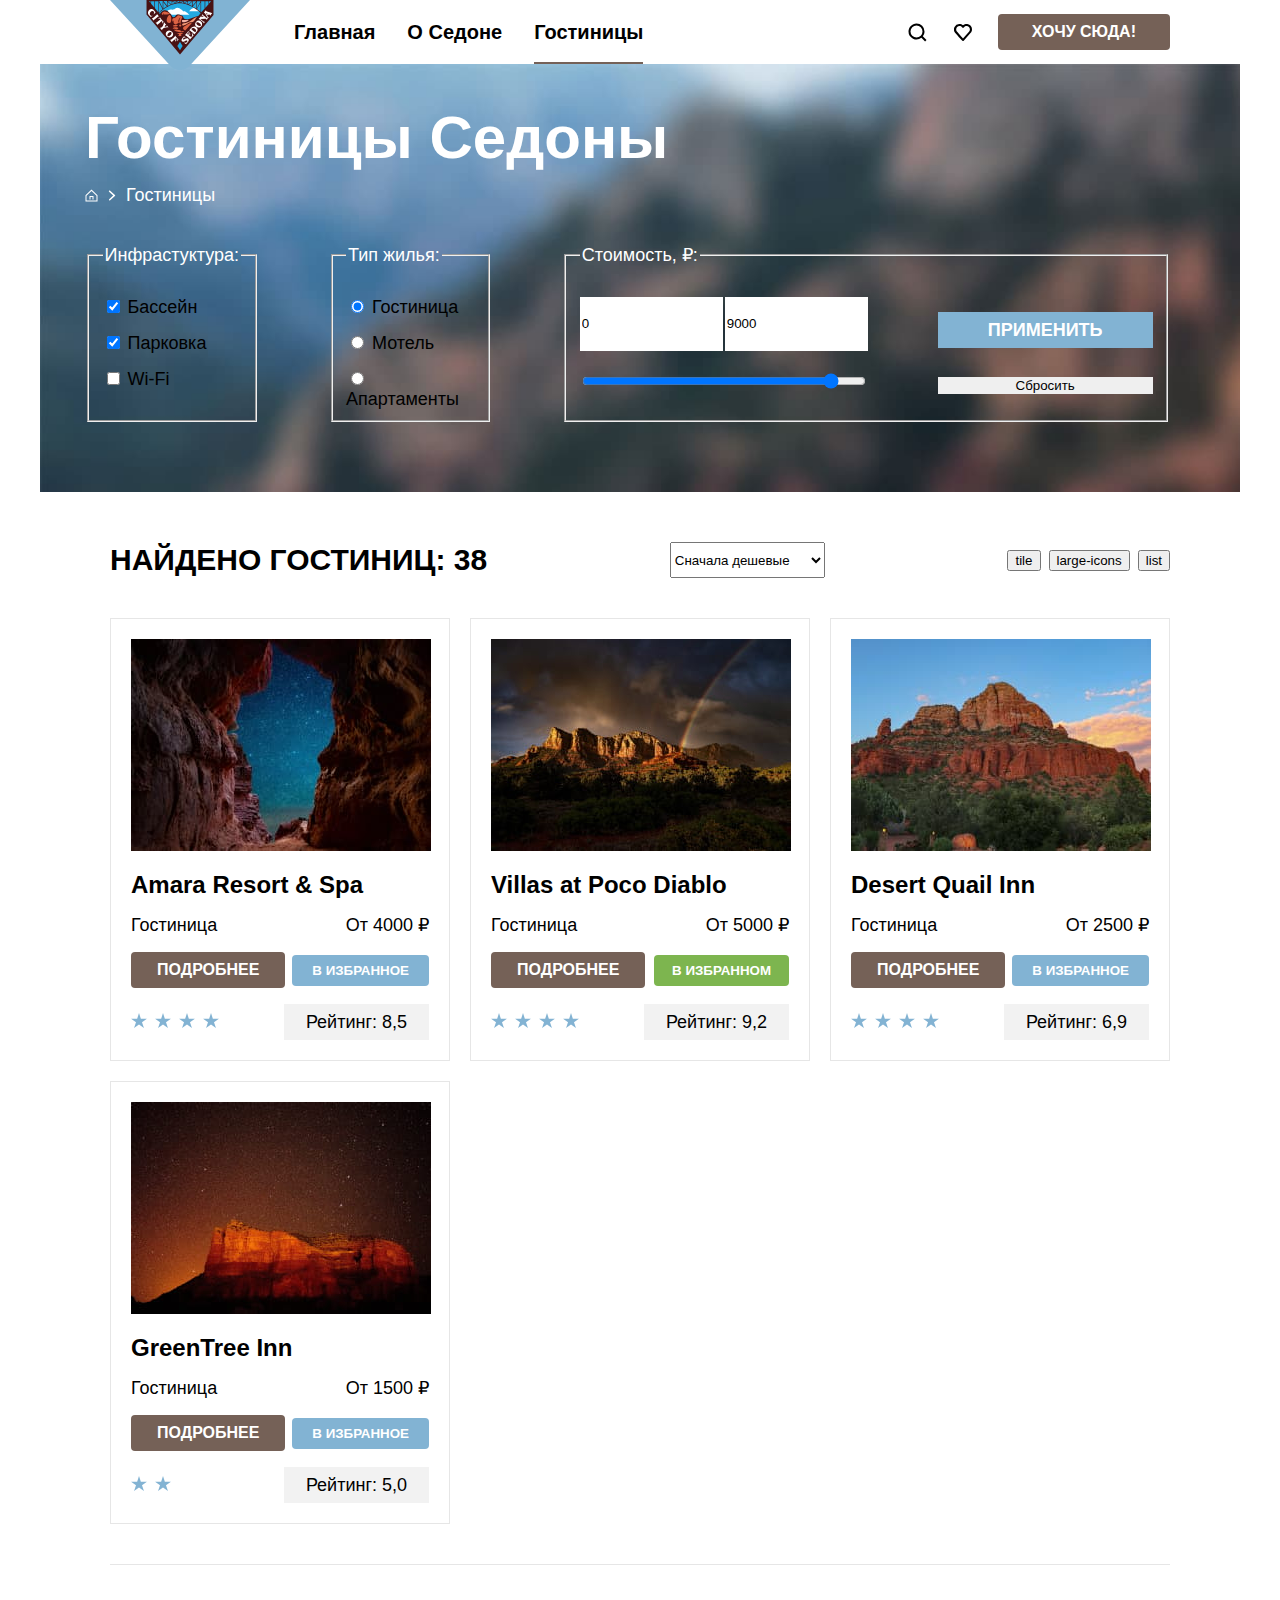
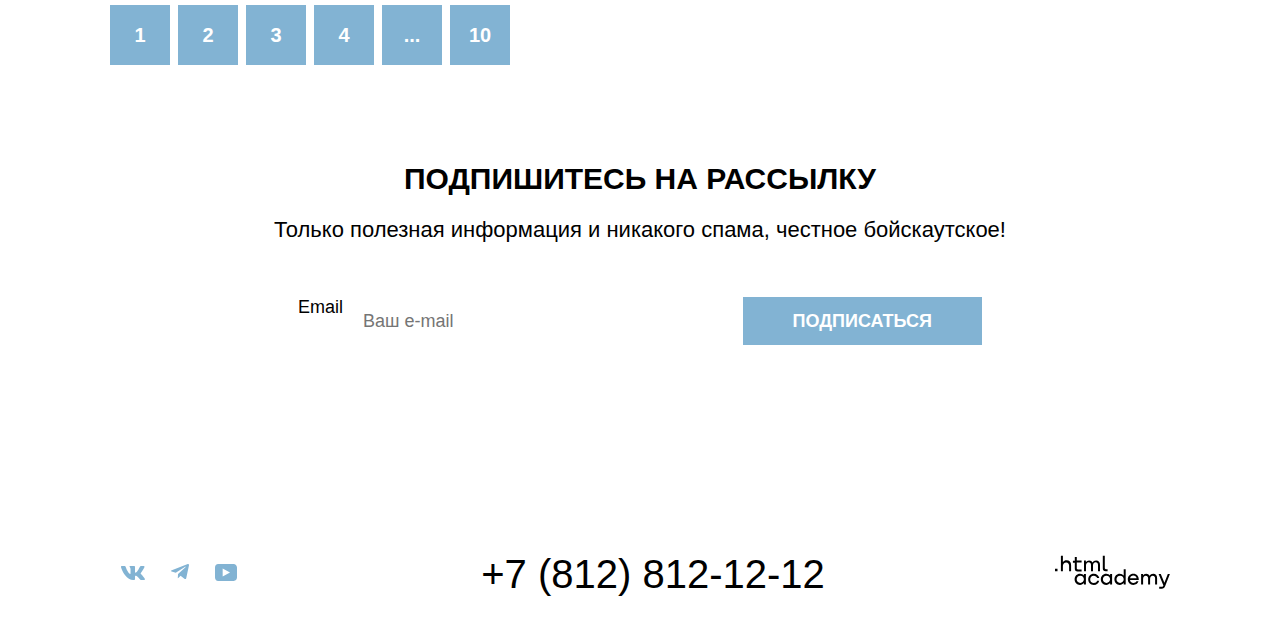
==== commit 4de4921a: "Merge pull request #8 from vadimkuzmin93/master" ====
--- a/catalog.html
+++ b/catalog.html
@@ -15,7 +15,7 @@
   <div class="nav-container">
     <ul class="navigation-list">
         <li class="navigation-item">
-            <a href="index.html" class="navigation-link ">Главная</a>
+            <a href="index.html" class="navigation-link">Главная</a>
         </li>
         <li class="navigation-item">
             <a href="#" class="navigation-link">О Седоне</a>
@@ -26,16 +26,20 @@
     </ul>
 
     <ul class="controls-list">
-        <li class="controls-item">
-          <a class="controls-link" href="">Поиск</a>
-        </li>
-        <li class="controls-item">
-          <a class="controls-link" href="">Избранное</a>
-        </li>
-        <li class="controls-item ">
-          <a class="button controls-link" href="#">Хочу сюда!</a>
-        </li>
-      </ul>
+      <li class="controls-item">
+        <a class="controls-link controls-link-search controls-icon" href="">
+          <span class="visually-hidden">Поиск</span>
+        </a>
+      </li>
+      <li class="controls-item">
+        <a class="controls-link controls-link-heart controls-icon" href="">
+          <span class="visually-hidden">Избранное</span>
+        </a>
+      </li>
+      <li class="controls-item ">
+         <a class="button controls-link" href="#">Хочу сюда!</a>
+      </li>
+  </ul>
     </div>
   </nav>
 </header>
@@ -43,7 +47,7 @@
 
     <main class="inner">
         <section class="inner-catalog">
-            <h1 class="inner-catalog-title">Гостинницы Седоны</h1>
+            <h1 class="inner-catalog-title">Гостиницы Седоны</h1>
             <ul class="breadcrumbs-list">
                 <li class="breadcrumbs-item">
                     <a class="breadcrumbs-link" href="index.html">
@@ -142,8 +146,8 @@
                       <span class="hotels-price">От 4000 ₽</span>
                     </div>
                     <div class="hotels-container">
-                      <a class="button" href="#">Подробнее</a>
-                      <button class="button-blue hotels-button" type="button">В избранное</button>
+                      <a class="product-button" href="#">Подробнее</a>
+                      <button class="hotels-button" type="button">В избранное</button>
                     </div>
                     <div class="hotels-container">
                       <span class="hotels-stars four-stars"></span>
@@ -160,8 +164,8 @@
                       <span class="hotels-price">От 5000 ₽</span>
                     </div>
                     <div class="hotels-container">
-                      <a class="button" href="#">Подробнее</a>
-                      <button class="button-blue hotels-button" type="button">В избранном</button>
+                      <a class="product-button" href="#">Подробнее</a>
+                      <button class="hotels-button favorites" type="button">В избранном</button>
                     </div>
                     <div class="hotels-container">
                       <span class="hotels-stars four-stars"></span>
@@ -178,8 +182,8 @@
                       <span class="hotels-price">От 2500 ₽</span>
                     </div>
                     <div class="hotels-container">
-                      <a class="button" href="#">Подробнее</a>
-                      <button class="button-blue hotels-button" type="button">В избранное</button>
+                      <a class="product-button" href="#">Подробнее</a>
+                      <button class="hotels-button" type="button">В избранное</button>
                     </div>
                     <div class="hotels-container">
                       <span class="hotels-stars four-stars"></span>
@@ -196,8 +200,8 @@
                       <span class="hotels-price">От 1500 ₽</span>
                     </div>
                     <div class="hotels-container">
-                      <a class="button" href="#">Подробнее</a>
-                      <button class="button-blue hotels-button" type="button">В избранное</button>
+                      <a class="product-button" href="#">Подробнее</a>
+                      <button class="hotels-button" type="button">В избранное</button>
                     </div>
                     <div class="hotels-container">
                       <span class="hotels-stars two-stars"></span>
@@ -245,22 +249,28 @@
         <section class="footer-socials">
           <h2 class="visually-hidden">Социальные сети</h2>
           <ul class="footer-socials-list">
-              <li class="footer-socials-item">
-                  <a href="https://vk.com/htmlacademy" class="button-socials button-vk">
-                  <span class="visually-hidden">Вконтакте</span>
-                  </a>
-              </li>
-              <li class="footer-socials-item">
-                  <a href="https://t.me/htmlacademy" class="button-socials button-telegram">
+            <li class="footer-socials-item">
+                <a href="https://vk.com/htmlacademy" class="button-socials button-vk">
+                <span class="visually-hidden">Вконтакте</span>
+                <svg class="socials-icon" aria-hidden="true" focusable="false" xmlns="http://www.w3.org/2000/svg" width="24" height="14" fill="none" viewBox="0 0 24 14">
+                <path fill-rule="evenodd" d="M23.45.948c.166-.546 0-.948-.795-.948H20.03c-.668 0-.976.347-1.143.73 0 0-1.335 3.196-3.226 5.272-.612.602-.89.793-1.224.793-.167 0-.418-.191-.418-.738V.948c0-.656-.184-.948-.74-.948H9.151c-.417 0-.668.304-.668.593 0 .621.946.765 1.043 2.513v3.798c0 .833-.153.984-.487.984-.89 0-3.055-3.211-4.34-6.885C4.45.288 4.198 0 3.527 0H.9C.15 0 0 .347 0 .73c0 .682.89 4.07 4.145 8.551C6.315 12.341 9.37 14 12.153 14c1.669 0 1.875-.368 1.875-1.003v-2.313c0-.737.158-.884.687-.884.39 0 1.057.192 2.615 1.667C19.11 13.216 19.403 14 20.405 14h2.625c.75 0 1.126-.368.91-1.096-.238-.724-1.088-1.775-2.215-3.022-.612-.71-1.53-1.475-1.809-1.858-.389-.491-.278-.71 0-1.147 0 0 3.2-4.426 3.533-5.929h.001Z" clip-rule="evenodd"/></svg>
+                </a>
+            </li>
+            <li class="footer-socials-item">
+                <a href="https://t.me/htmlacademy" class="button-socials button-telegram">
+                  <svg class="socials-icon" aria-hidden="true" focusable="false" xmlns="http://www.w3.org/2000/svg" width="18" height="16" fill="none" viewBox="0 0 18 16">
+                    <path d="M16.785.1.84 6.247C-.248 6.685-.24 7.292.64 7.563L4.735 8.84l9.472-5.976c.448-.273.857-.126.52.172L7.053 9.962H7.05h.002l-.283 4.22c.414 0 .597-.19.829-.413l1.988-1.934 4.136 3.055c.762.42 1.31.204 1.5-.706L17.938 1.39c.278-1.114-.425-1.619-1.153-1.29Z"/></svg>
                   <span class="visually-hidden">Телеграм</span>
-                  </a>
-              </li>
-              <li class="footer-socials-item">
-                  <a href="https://www.youtube.com/user/htmlacademyru" class="button-socials button-youtube">
+                </a>
+            </li>
+            <li class="footer-socials-item">
+                <a href="https://www.youtube.com/user/htmlacademyru" class="button-socials button-youtube">
+                  <svg class="socials-icon" aria-hidden="true" focusable="false" xmlns="http://www.w3.org/2000/svg" width="22" height="17" fill="none" viewBox="0 0 22 17">
+                    <path d="M18.607 0H3.174C1.314 0 0 1.594 0 3.4v10.094C0 15.406 1.313 17 3.174 17h15.652C20.468 17 22 15.406 22 13.6V3.4C21.781 1.594 20.468 0 18.607 0ZM7.662 12.537V4.463L14.995 8.5l-7.333 4.037Z"/></svg>
                   <span class="visually-hidden">Ютуб</span>
-                  </a>
-              </li>
-          </ul>
+                </a>
+            </li>
+        </ul>
         </section>
 
         <section class="footer-contacts">
@@ -271,8 +281,9 @@
         <section class="footer-author">
           <h2 class="visually-hidden">Сайт htmlacademy</h2>
           <a class="htmlacademy-link" href="https://htmlacademy.ru/">
-            <img src="images/html-academy-logo.svg" alt="Адрес сайта Html Academy">
-          <span class="visually-hidden">.htmlacademy</span>
+            <svg class="htmlacademy-logo" aria-hidden="true" focusable="false" xmlns="http://www.w3.org/2000/svg" width="115" height="34" fill="none" viewBox="0 0 115 34">
+              <path d="M0 13.723v2.6h2.5v-2.6H0ZM11.6 5.323c-1.6 0-2.8.7-3.6 1.7h-.1v-6.2h-2v15.5h2v-5.3c0-2.1 1.3-3.6 3.3-3.6 1.8 0 2.9 1.4 2.9 3.2v5.7h2v-6.1c.1-3-1.8-4.9-4.5-4.9ZM26.6 5.623h-4.8v-3.7h-2v3.8h-1.9v2h1.9v6c0 1.7 1 2.7 2.7 2.7h4.1v-2h-3.7c-.7 0-1.1-.4-1.1-1.1v-5.7h4.8v-2ZM41.1 5.423c-1.6 0-2.9.8-3.5 2.1h-.1c-.6-1.2-1.8-2.1-3.4-2.1-1.4 0-2.5.8-3.1 1.8h-.1v-1.6H29v10.6h2v-5.4c0-2 1-3.5 2.6-3.5 1.5 0 2.4 1 2.4 2.6v6.3h2v-5.6c0-2.4 1.4-3.3 2.6-3.3 1.5 0 2.4 1 2.4 2.6v6.3h2v-6.5c.1-2.5-1.4-4.3-3.9-4.3ZM47.8 13.523c0 1.7 1 2.7 2.8 2.7h2v-2h-1.7c-.7 0-1.1-.4-1.1-1.1V.823h-2v12.7ZM28.9 20.523c-.9-1.1-2.2-1.8-3.9-1.8-3.1 0-5.4 2.3-5.4 5.6s2.3 5.6 5.4 5.6c1.8 0 3-.8 3.8-1.9h.1v1.6h2v-10.6h-2v1.5Zm-3.6 7.4c-2.2 0-3.6-1.6-3.6-3.6s1.4-3.6 3.6-3.6 3.6 1.6 3.6 3.6c0 1.9-1.4 3.6-3.6 3.6ZM44.2 22.823c-.5-2.4-2.6-4.1-5.4-4.1-3.4 0-5.6 2.5-5.6 5.6 0 3.1 2.2 5.6 5.6 5.6 2.8 0 4.9-1.8 5.4-4.2h-2.1c-.4 1.3-1.7 2.3-3.3 2.3-2.2 0-3.6-1.6-3.6-3.6s1.4-3.6 3.6-3.6c1.6 0 2.8 1 3.3 2.2h2.1v-.2ZM55.1 20.523c-.9-1.1-2.2-1.8-3.9-1.8-3.1 0-5.4 2.3-5.4 5.6s2.3 5.6 5.4 5.6c1.8 0 3-.8 3.8-1.9h.1v1.6h2v-10.6h-2v1.5Zm-3.6 7.4c-2.2 0-3.6-1.6-3.6-3.6s1.4-3.6 3.6-3.6 3.6 1.6 3.6 3.6c0 1.9-1.5 3.6-3.6 3.6ZM68.7 20.623c-.9-1.1-2.2-1.9-3.9-1.9-3.1 0-5.4 2.3-5.4 5.6s2.2 5.6 5.4 5.6c1.7 0 3-.8 3.8-1.8h.1v1.5h2v-15.4h-2v6.4Zm-3.6 7.3c-2.2 0-3.6-1.6-3.6-3.6s1.4-3.6 3.6-3.6 3.6 1.6 3.6 3.6c-.1 2-1.5 3.6-3.6 3.6ZM78.3 18.723c-3.3 0-5.5 2.5-5.5 5.6 0 3 2.1 5.6 5.5 5.6 2.5 0 4.5-1.3 5.2-3.6h-2.1c-.5 1-1.6 1.6-3 1.6-1.9 0-3.3-1.3-3.4-2.9h8.8c.2-3.6-2-6.3-5.5-6.3Zm0 1.9c1.7 0 3 1 3.3 2.6h-6.5c.3-1.5 1.5-2.6 3.2-2.6ZM98.2 18.723c-1.6 0-2.9.8-3.6 2h-.1c-.6-1.2-1.8-2-3.4-2-1.4 0-2.5.7-3.1 1.8v-1.5h-1.9v10.6h2v-5.4c0-2 1-3.4 2.6-3.5 1.5 0 2.4 1 2.4 2.6v6.3h2v-5.6c0-2.4 1.4-3.3 2.6-3.3 1.5 0 2.4 1 2.4 2.6v6.3h2v-6.5c.1-2.6-1.4-4.4-3.9-4.4ZM109.4 27.823l-3.6-8.9h-2.2l4.8 11.6c-.3.9-.7 1.2-1.7 1.2h-2.5v2h2.5c1.8 0 2.8-.8 3.5-2.6l4.7-12.2h-2.1l-3.4 8.9Z"/></svg>
+          <span class="visually-hidden" alt="">.htmlacademy</span>
           </a>
         </section>
     </footer>
--- a/styles/styles.css
+++ b/styles/styles.css
@@ -18,11 +18,14 @@
   --color-white: #fff;
   --color-black: #000;
   --color-brown: #756157;
-  --color-darkgray: #333;
+  --color-black-33: #333;
   --color-lightblue: #82b3d3;
+  --color-lightblue-68: #68a2ca;
   --color-graylight: #e6e6e6;
   --color-lightblue-12: rgba(131, 179, 211, 0.12);
   --color-lightblue-20: rgba(131, 179, 211, 0.2);
+  --color-lightgrey-03: rgba(104, 162, 202, 0.3);
+  --color-darkgrey-03: rgba(117, 97, 87, 0.3);
 }
 
 html {
@@ -136,6 +139,7 @@
   display: flex;
   flex-wrap: wrap;
   gap: 25px;
+  align-items: center;
 }
 
 .controls-link {
@@ -144,6 +148,20 @@
   padding-bottom: 22px;
 }
 
+.controls-icon {
+  background-repeat: no-repeat;
+  background-position: center;
+  width: 20px;
+  height: 20px;
+}
+.controls-link-search {
+  background-image: url("../images/search.svg");
+}
+
+.controls-link-heart {
+  background-image: url("../images/heart.svg");
+}
+
 .button {
   background-color: var(--color-brown);
   color: var(--color-white);
@@ -152,6 +170,14 @@
   line-height: 20px;
   text-align: center;
   text-transform: uppercase;
+  padding: 8px 34px;
+  border-radius: 4px;
+  text-decoration: none;
+}
+
+.button:hover,
+.button:focus {
+  opacity: 0.8;
 }
 
 .description-title {
@@ -166,7 +192,7 @@
   font-size: 22px;
   line-height: 26px;
   text-align: center;
-  color: var(--color-darkgray);
+  color: var(--color-black-33);
 }
 
 /*main*/
@@ -220,17 +246,52 @@
 }
 
 .advantages-list {
-  display: flex;
-  flex-wrap: wrap;
+  display: grid;
+  grid-template-columns: repeat(3, 1fr);
 }
 
 .advantages-item {
   width: 400px;
   padding: 103px 85px 121px 85px;
   box-sizing: border-box;
-}
-
-.advantages-item-white {
+  position: relative;
+}
+
+.secondary-list .advantages-item {
+  padding: 182px 85px 81px;
+}
+
+.secondary-list .advantages-title {
+  margin-bottom: 30px;
+}
+
+.advantages-item:after {
+  content: "";
+  position: absolute;
+  background-repeat: no-repeat;
+  background-position: center;
+  top: 80px;
+  left: 50%;
+  bottom: 0;
+  right: 0;
+  transform: translateX(-50%);
+  width: 75px;
+  height: 72px;
+}
+
+.advantages-item-house:after {
+  background-image: url("../images/house.svg");
+}
+
+.advantages-item-food:after {
+  background-image: url("../images/food.svg");
+}
+
+.advantages-item-gift:after {
+  background-image: url("../images/gift.svg");
+}
+
+.advantages-item-colored {
   background-color: var(--color-white);
 }
 
@@ -239,8 +300,8 @@
 }
 
 .wide-element {
-  width: 800px;
   padding: 0;
+  grid-column: span 2;
 }
 
 .advantages-title {
@@ -255,7 +316,7 @@
 .advatages-description {
   line-height: 21px;
   text-align: center;
-  color: var(--color-darkgray);
+  color: var(--color-black-33);
 }
 
 .advantages-image1 {
@@ -299,7 +360,7 @@
   font-size: 22px;
   line-height: 26px;
   text-align: center;
-  color: var(--color-darkgray);
+  color: var(--color-black-33);
   margin-bottom: 62px;
 }
 
@@ -348,6 +409,25 @@
 
 .subscription-form {
   text-align: center;
+  display: flex;
+  width: 684px;
+  margin: 0 auto;
+}
+
+.field {
+  padding: 14px 20px;
+  margin: 0;
+  font: inherit;
+  flex-grow: 1;
+}
+
+.field:hover,
+.filed:focus {
+  opacity: 0.9;
+}
+
+.field:focus-visible {
+  outline: none;
 }
 
 .subscribe-button {
@@ -387,8 +467,31 @@
 .breadcrumbs-item:first-child {
   background-image: url(../images/breadcrumbs-icon.svg);
   background-repeat: no-repeat;
-  width: 12px;
+  width: 13px;
+  height: 13px;
+  position: relative;
+}
+
+.breadcrumbs-item:first-child:after {
+  content: "";
+  position: absolute;
+  top: 50%;
+  right: 0;
+  bottom: 0;
+  left: 23px;
+  margin-top: -5px;
+  background-image: url("../images/arrow.svg");
+  background-repeat: no-repeat;
+  width: 8px;
   height: 12px;
+}
+
+.breadcrumbs-link:hover {
+  opacity: 0.6;
+}
+
+.breadcrumbs-link:active {
+  opacity: 0.3;
 }
 
 .catalog-filter-group {
@@ -432,6 +535,7 @@
 .hotels-container {
   display: flex;
   justify-content: space-between;
+  align-items: center;
 }
 
 .hotels-stars {
@@ -471,6 +575,7 @@
 .filter-wrapper {
   display: grid;
   grid-template-columns: repeat(2, 143px);
+  gap: 2px;
   grid-template-areas:
     "minprice maxprice"
     "range range";
@@ -528,9 +633,48 @@
   line-height: 21px;
 }
 
+.hotels-button {
+  background-color: var(--color-lightblue);
+  color: var(--color-white);
+  cursor: pointer;
+  font-weight: 700;
+  text-transform: uppercase;
+  padding: 8px 20px;
+  border-radius: 4px;
+  box-sizing: border-box;
+  border: none;
+}
+
+.product-button {
+  background-color: var(--color-brown);
+  color: var(--color-white);
+  font-weight: 700;
+  text-decoration: none;
+  text-transform: uppercase;
+  padding: 8px 26px;
+  border-radius: 4px;
+  box-sizing: border-box;
+  font-size: 16px;
+}
+
+.favorites {
+  background-color: #7db54f;
+  padding: 8px 18px;
+}
+
+.hotels-rating {
+  background-color: #f2f2f2;
+  padding: 8px 22px;
+}
+
 .button-blue {
   background-color: var(--color-lightblue);
   color: var(--color-white);
+  cursor: pointer;
+  font: inherit;
+  font-weight: 700;
+  text-transform: uppercase;
+  padding: 8px 50px;
 }
 
 .pagination-list {
@@ -550,7 +694,6 @@
   box-sizing: border-box;
   padding: 12px;
   text-decoration: none;
-
   color: var(--color-white);
   font-weight: 700;
   font-size: 20px;
@@ -558,7 +701,16 @@
   text-align: center;
 }
 
-.pagination-link {
+.pagination-item:hover,
+.pagination-item:focus {
+  background-color: var(--color-lightblue-68);
+}
+
+.pagination-link:active {
+  opacity: 0.3;
+}
+.pagination-item:active {
+  background-color: var(--color-lightblue);
 }
 
 .black-text {
@@ -585,22 +737,22 @@
   background-color: var(--color-white);
   background-repeat: no-repeat;
   display: block;
-  box-sizing: border-box;
-  width: 25px;
-  height: 20px;
-  padding: 10px;
-}
-
-.button-vk {
-  background-image: url("../images/socials/vk-icon.svg");
-}
-
-.button-telegram {
-  background-image: url("../images/socials/tg-icon.svg");
-}
-
-.button-youtube {
-  background-image: url("../images/socials/youtube-icon.svg");
+}
+
+.socials-icon {
+  fill: var(--color-lightblue);
+}
+
+.socials-icon:hover path {
+  fill: var(--color-lightblue-68);
+}
+
+.socials-icon:active path {
+  fill: var(--color-lightgrey-03);
+}
+
+.button-socials:focus .socials-icon {
+  fill: var(--color-lightblue-68);
 }
 
 .footer-contacts-phone {
@@ -610,3 +762,28 @@
   text-decoration: none;
   color: var(--color-black);
 }
+
+.footer-contacts-phone:hover,
+.footer-contacts-phone:focus {
+  color: var(--color-brown);
+}
+
+.footer-contacts-phone:active {
+  color: var(--color-darkgrey-03);
+}
+
+.htmlacademy-logo {
+  fill: var(--color-black);
+}
+
+.htmlacademy-logo:hover path {
+  fill: var(--color-brown);
+}
+
+.htmlacademy-link:focus .htmlacademy-logo {
+  fill: var(--color-brown);
+}
+
+.htmlacademy-logo:active path {
+  fill: var(--color-darkgrey-03);
+}
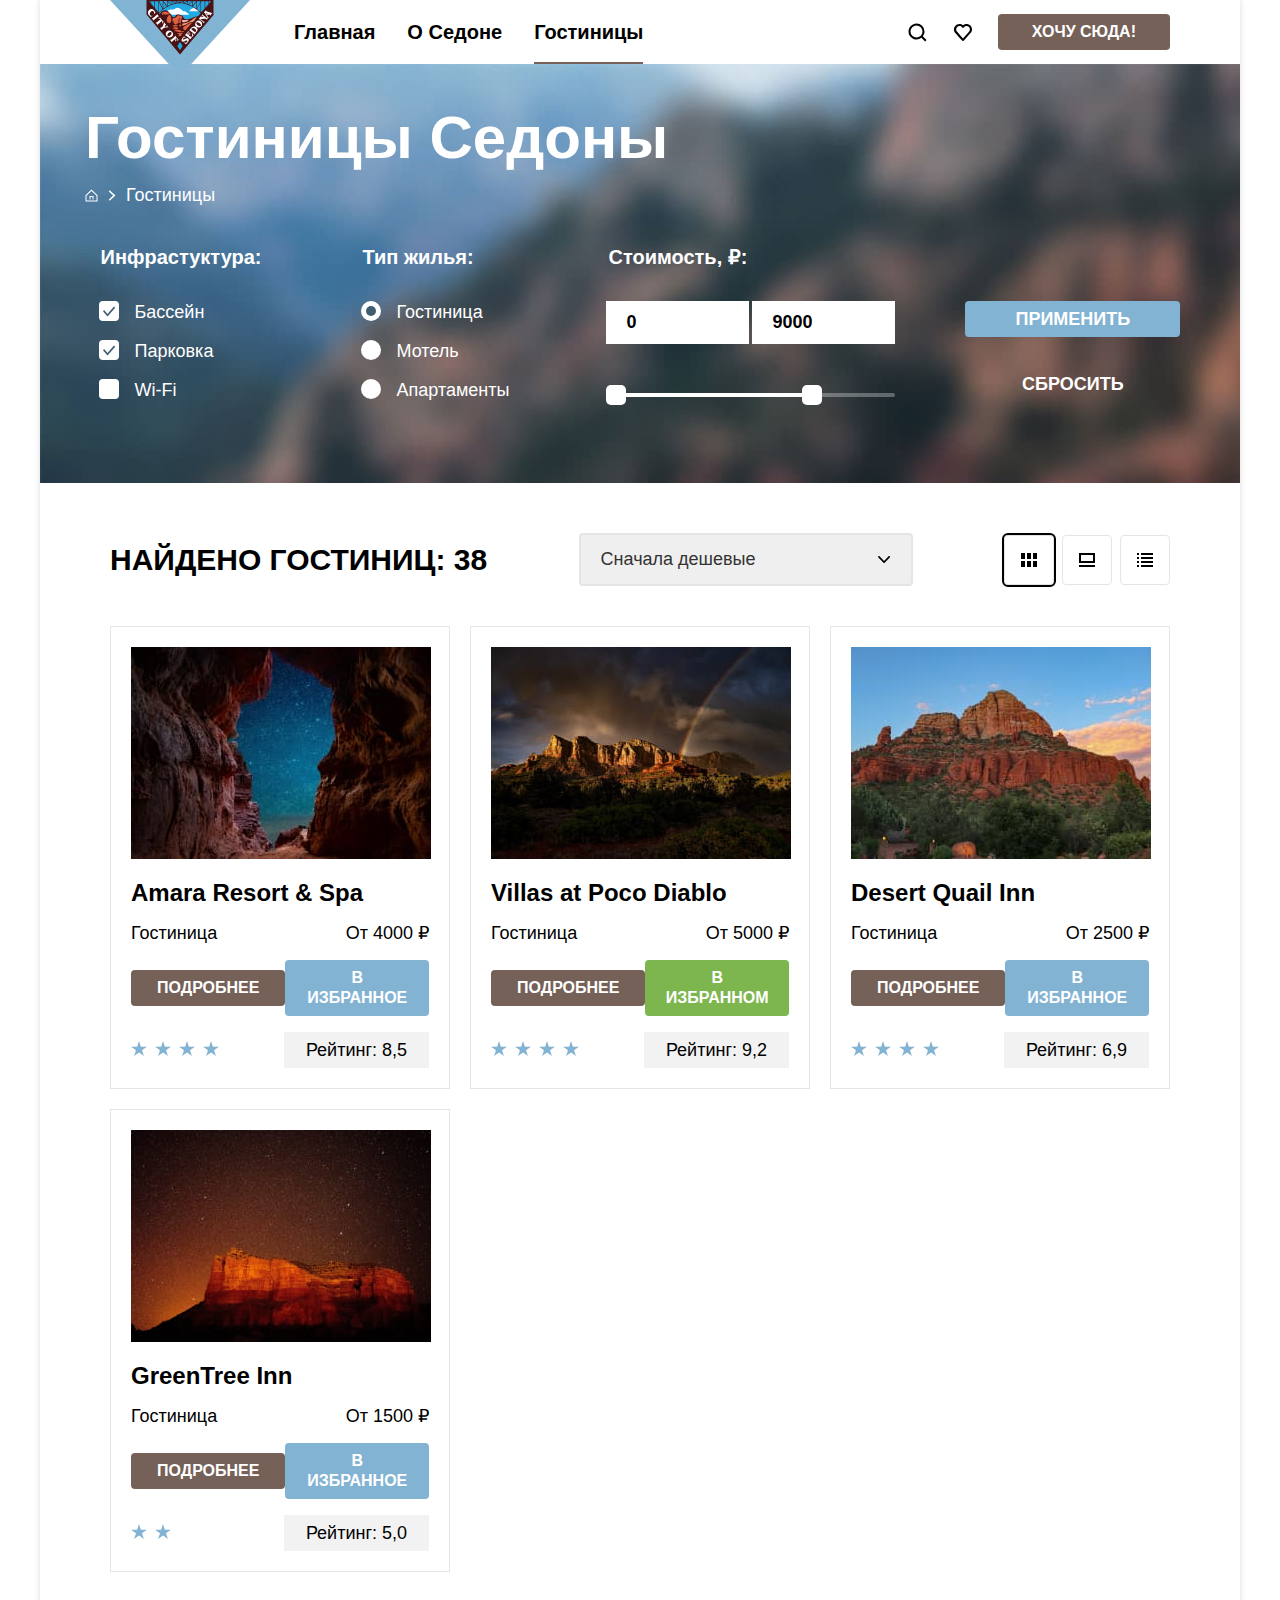
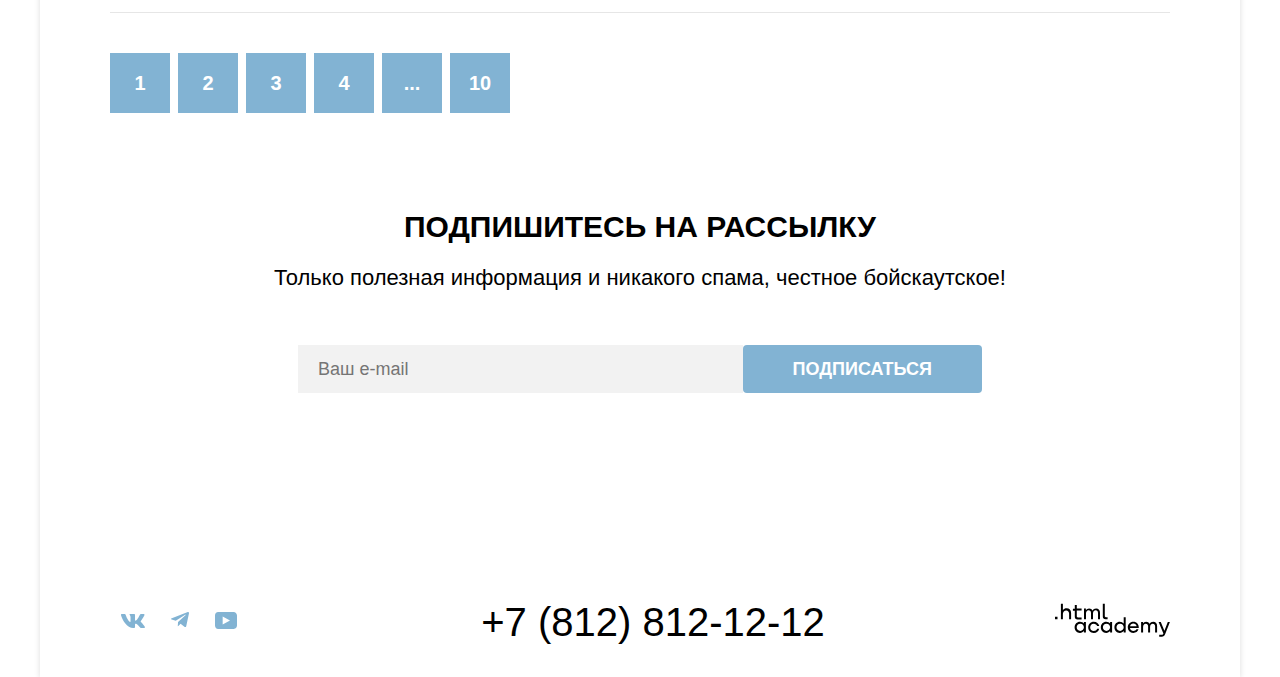
==== commit c78a4be3: "Добавляет стили на формы" ====
--- a/catalog.html
+++ b/catalog.html
@@ -62,49 +62,65 @@
                 <div class="filter-container">
                   <fieldset class="catalog-filter-group checkbox-group">
                       <legend class="catalog-filter-title">Инфрастуктура:</legend>
-                      <label class="control">
-                          <input class="control-input" type="checkbox" name="swimming-pool" id="swimming-pool" checked >
-                          Бассейн
-                      </label>
-                      <label class="control">
-                          <input class="control-input" type="checkbox" name="parking" id="parking" checked>
-                          Парковка
-                      </label>
-                      <label class="control">
-                          <input class="control-input" type="checkbox" name="wi-fi" id="wi-fi" >
-                          Wi-Fi
+                      <label class="control-caption">
+                          <input class="control-input visually-hidden" type=checkbox name="swimming-pool" id="swimming-pool" checked >
+                          <span class="control-mark"></span>
+                          <span class="control-label">Бассейн</span>
+                      </label>
+                      <label class="control-caption">
+                          <input class="control-input visually-hidden" type="checkbox" name="parking" id="parking" checked>
+                          <span class="control-mark"></span>
+                          <span class="control-label">Парковка</span>
+                      </label>
+                      <label class="control-caption">
+                          <input class="control-input visually-hidden" type="checkbox" name="wi-fi" id="wi-fi">
+                          <span class="control-mark"></span>
+                          <span class="control-label">Wi-Fi</span>
                       </label>
                   </fieldset >
 
                   <fieldset class="catalog-filter-group radio-group">
                       <legend class="catalog-filter-title">Тип жилья:</legend>
-                      <label class="control">
-                          <input class="control-input" type="radio" name="product-group" value="hotel" id="hotel"  checked>
-                          Гостиница
-                      </label>
-                      <label class="control">
-                          <input class="control-input" type="radio" name="product-group" value="motel" id="motel" >
-                          Мотель
-                      </label>
-                      <label class="control">
-                          <input class="control-input" type="radio" name="product-group" value="apartments" id="apartments" >
-                          Апартаменты
+                      <label class="control-caption">
+                          <input class="control-input visually-hidden" type="radio" name="product-group" value="hotel" id="hotel"  checked>
+                          <span class="control-mark"></span>
+                          <span class="control-label">Гостиница</span>
+                      </label>
+                      <label class="control-caption">
+                          <input class="control-input visually-hidden" type="radio" name="product-group" value="motel" id="motel" >
+                          <span class="control-mark"></span>
+                          <span class="control-label">Мотель</span>
+                      </label>
+                      <label class="control-caption">
+                          <input class="control-input visually-hidden" type="radio" name="product-group" value="apartments" id="apartments" >
+                          <span class="control-mark"></span>
+                          <span class="control-label">Апартаменты</span>
                       </label>
                   </fieldset >
 
                   <fieldset class="catalog-filter-group input-range-group">
                       <legend class="catalog-filter-title">Стоимость, ₽:</legend>
-                      <div class="filter-wrapper">
-                      <label class="control control-minprice visually-hidden" for="min-price">Цена от</label>
-                          <input class="control" type="text" placeholder="от" value="0" name="min-price">
-
-                      <label class="control control-maxprice visually-hidden" for="max-price">Цена до</label>
+                      <div class="filter-wrapper range">
+                      <label class="control control-minprice visually-hidden" for="min-price">
+                        Цена от
+                      </label>
+                        <input class="control-input" type="text" placeholder="от" value="0" name="min-price">
+                      <label class="control control-maxprice visually-hidden" for="max-price">
+                        Цена до
+                      </label>
                           <input class="control-input" type="text" placeholder="до" value="9000" name="max-price">
-                          <input class="control-input control-input-range" type="range" min="0" max="10000" step="1" value="9000" id="price-minmax">
+                          <div class="range-scale">
+                            <div class="range-bar">
+                              <button class="range-toggle toggle-min" type="button">
+                              </button>
+                              <button class="range-toggle toggle-max" type="button">
+                              </button>
+                            </div>
+                          </div>
                       </div>
                       <div class="filter-input-wrapper">
-                          <input class="button-blue control-input" type="submit" value="Применить">
-                          <input class="control-input" type="reset" value="Сбросить">
+                          <input class="control-input button-blue" type="submit" value="Применить">
+                          <input class="control-input control-reset" type="reset" value="Сбросить">
                       </div>
                   </fieldset >
                 </div>
@@ -123,16 +139,19 @@
 
             <ul class="sorting-icons-list">
                 <li class="sorting-icons-item">
-                    <button class="sorting-icons-btn" type="button">tile</button>
+                    <a class="sorting-icons-btn sorting-icons-tile current-icon">
                     <span class="visually-hidden">Отображение плиткой</span>
+                    </a>
                 </li>
                 <li class="sorting-icons-item">
-                    <button class="sorting-icons-btn" type="button">large-icons</button>
+                    <a class="sorting-icons-btn sorting-icons-largeicon">
                     <span class="visually-hidden">Отображение крупные значки</span>
+                    </a>
                 </li>
                 <li class="sorting-icons-item">
-                    <button class="sorting-icons-btn" type="button">list</button>
+                    <a class="sorting-icons-btn sorting-icons-listed">
                     <span class="visually-hidden">Отображение списком</span>
+                    </a>
                 </li>
             </ul>
           </div>
@@ -236,8 +255,8 @@
                 <h2 class="subscription-title black-text">Подпишитесь на рассылку</h2>
                 <p class="subscription-description black-text">Только полезная информация и никакого спама, честное бойскаутское!</p>
                 <form class="subscription-form" action="https://echo.htmlacademy.ru/" method="post">
-                    <label for="newsletter-email">Email</label>
-                    <input class="field" placeholder="Ваш e-mail" type="email" name="newsletter-email"
+                    <label class=" visually-hidden" for="newsletter-email">Email</label>
+                    <input class="field input-email" placeholder="Ваш e-mail" type="email" name="newsletter-email"
                      id="newsletter-email" required>
                     <input class="button-blue subscribe-button" type="submit" value="Подписаться">
                 </form>
--- a/styles/styles.css
+++ b/styles/styles.css
@@ -16,6 +16,7 @@
 
 :root {
   --color-white: #fff;
+  --color-white-03: rgba(255, 255, 255, 0.3);
   --color-black: #000;
   --color-brown: #756157;
   --color-black-33: #333;
@@ -26,6 +27,10 @@
   --color-lightblue-20: rgba(131, 179, 211, 0.2);
   --color-lightgrey-03: rgba(104, 162, 202, 0.3);
   --color-darkgrey-03: rgba(117, 97, 87, 0.3);
+  --color-darkblue: #3f5e72;
+  --color-lightgreen: #7db54f;
+  --color-white-f2: #f2f2f2;
+  --color-white-242: rgba(242, 242, 242, 0.8);
 }
 
 html {
@@ -44,6 +49,7 @@
   color: var(--color-black);
   margin: 0 auto;
   min-height: 100%;
+  box-shadow: 0 0 5px 1px var(--color-graylight);
 }
 
 ul,
@@ -430,6 +436,11 @@
   outline: none;
 }
 
+.field:disabled,
+.field:disabled:hover {
+  opacity: 0.5;
+}
+
 .subscribe-button {
   padding: 8px 50px;
 }
@@ -442,6 +453,7 @@
   background-size: cover;
   background-repeat: no-repeat;
   padding: 35px 70px 70px 45px;
+  color: var(--color-white);
 }
 
 .inner-catalog-title {
@@ -499,6 +511,39 @@
   flex-direction: column;
   gap: 16px;
   padding-top: 32px;
+  margin: 0;
+  border: none;
+}
+
+.sorting-icons-btn {
+  display: block;
+  background-repeat: no-repeat;
+  background-position: center;
+  padding: 24px;
+  border: 1px solid #e5e5e5;
+  cursor: pointer;
+  border-radius: 4px;
+}
+
+.sorting-icons-item:hover,
+.sorting-icons-item:active {
+  outline: 2px solid var(--color-black);
+  border-radius: 4px;
+}
+.current-icon {
+  outline: 2px solid var(--color-black);
+}
+
+.sorting-icons-tile {
+  background-image: url("../images/display-catalog/tile-icon.svg");
+}
+
+.sorting-icons-largeicon {
+  background-image: url("../images/display-catalog/large-icon.svg");
+}
+
+.sorting-icons-listed {
+  background-image: url("../images/display-catalog/list-icon.svg");
 }
 
 .inner-hotels {
@@ -523,6 +568,7 @@
   display: flex;
   justify-content: space-between;
   margin-bottom: 40px;
+  align-items: center;
 }
 
 .hotels-title {
@@ -575,12 +621,27 @@
 .filter-wrapper {
   display: grid;
   grid-template-columns: repeat(2, 143px);
-  gap: 2px;
+  gap: 3px;
   grid-template-areas:
     "minprice maxprice"
     "range range";
 }
 
+.control-select {
+  box-sizing: border-box;
+  padding: 14px 131px 14px 20px;
+  margin: 0;
+  font: inherit;
+  border: 2px solid #e5e5e5;
+  border-radius: 4px;
+  color: #333;
+  line-height: 21px;
+  background-image: url("../images/arrow-down.svg");
+  background-position: right 21px center;
+  background-repeat: no-repeat;
+  appearance: none;
+}
+
 .control-minprice {
   grid-area: minprice;
 }
@@ -589,14 +650,147 @@
   grid-area: maxprice;
 }
 
-.control-input-range {
+.range-scale {
   grid-area: range;
+  position: relative;
+  height: 4px;
+  background-color: var(--color-white-03);
+  width: 100%;
+  border-radius: 2px;
+  top: 20px;
 }
 
 .filter-input-wrapper {
   display: flex;
   flex-direction: column;
-  justify-content: space-around;
+  justify-content: space-between;
+}
+
+.catalog-filter-title {
+  font: inherit;
+  font-weight: 700;
+  font-size: 20px;
+  line-height: 24px;
+}
+
+.control-input[type="text"] {
+  height: 43px;
+  box-sizing: border-box;
+  padding: 12px 20px;
+  font: inherit;
+  font-weight: 700;
+  font-size: 18px;
+  line-height: 24px;
+}
+
+.control-input[type="text"]:focus {
+  outline: 3px solid var(--color-lightblue);
+}
+.control-input[type="text"]:active {
+  outline: 2px solid var(--color-black);
+}
+
+.control-reset {
+  background-color: transparent;
+  color: var(--color-white);
+  font: inherit;
+  font-weight: 700;
+  text-transform: uppercase;
+}
+
+.control-input[type="text"]::placeholder {
+  transform: translateX(80%);
+}
+
+.range-bar {
+  position: absolute;
+  height: 4px;
+  background-color: var(--color-white);
+  width: 206px;
+}
+
+.range-toggle {
+  position: absolute;
+  width: 20px;
+  height: 20px;
+  background: var(--color-white);
+  border-radius: 5px;
+  cursor: pointer;
+  border: none;
+}
+
+.toggle-min {
+  top: -8px;
+}
+
+.toggle-max {
+  top: -8px;
+  right: -10px;
+}
+
+.range-toggle:hover {
+  background-color: var(--color-lightblue);
+}
+
+.range-toggle:active,
+.range-toggle:focus {
+  background-color: var(--color-lightblue-68);
+}
+
+.control-mark {
+  position: absolute;
+  left: 0;
+  width: 20px;
+  height: 20px;
+  border-radius: 4px;
+  background-color: var(--color-white);
+  z-index: 1;
+}
+
+.control-label {
+  font: inherit;
+  line-height: 23px;
+}
+
+.control-caption {
+  position: relative;
+  padding-left: 36px;
+  display: block;
+}
+
+.control-input[type="checkbox"]:checked + .control-mark::before {
+  position: absolute;
+  background-image: url("../images/check-mark.svg");
+  background-repeat: no-repeat;
+  width: 18px;
+  height: 18px;
+  content: "";
+  top: 5px;
+  left: 4px;
+}
+
+.control-caption:hover,
+.control-caption:active {
+  opacity: 0.3;
+}
+
+.control-input:disabled + .control-mark {
+  background-color: var(--color-black);
+}
+
+.control-input[type="radio"] + .control-mark {
+  border-radius: 50%;
+}
+
+.control-input[type="radio"]:checked + .control-mark::before {
+  position: absolute;
+  top: 5px;
+  left: 5px;
+  width: 10px;
+  height: 10px;
+  background-color: var(--color-darkblue);
+  border-radius: 50%;
+  content: "";
 }
 
 .hotels-list {
@@ -637,15 +831,18 @@
   background-color: var(--color-lightblue);
   color: var(--color-white);
   cursor: pointer;
+  font: inherit;
   font-weight: 700;
   text-transform: uppercase;
   padding: 8px 20px;
   border-radius: 4px;
   box-sizing: border-box;
   border: none;
+  font-size: 16px;
 }
 
 .product-button {
+  font: inherit;
   background-color: var(--color-brown);
   color: var(--color-white);
   font-weight: 700;
@@ -658,16 +855,17 @@
 }
 
 .favorites {
-  background-color: #7db54f;
+  background-color: var(--color-lightgreen);
   padding: 8px 18px;
 }
 
 .hotels-rating {
-  background-color: #f2f2f2;
+  background-color: var(--color-white-f2);
   padding: 8px 22px;
 }
 
-.button-blue {
+.button-blue,
+.control-reset {
   background-color: var(--color-lightblue);
   color: var(--color-white);
   cursor: pointer;
@@ -675,6 +873,25 @@
   font-weight: 700;
   text-transform: uppercase;
   padding: 8px 50px;
+  border-radius: 4px;
+}
+
+.button-blue:hover,
+.button-blue:focus {
+  background-color: var(--color-lightblue-68);
+}
+
+.control-reset:hover,
+.control-reset:focus {
+  opacity: 0.5;
+}
+
+.control-reset {
+  background-color: transparent;
+}
+
+.input-email {
+  background-color: #f2f2f2;
 }
 
 .pagination-list {
@@ -787,3 +1004,68 @@
 .htmlacademy-logo:active path {
   fill: var(--color-darkgrey-03);
 }
+
+.modal-container {
+  position: fixed;
+  top: 0;
+  left: 0;
+  display: flex;
+  width: 100%;
+  height: 100%;
+  background-color: rgba(242, 242, 242, 0.8);
+}
+
+.modal {
+  position: relative;
+  margin: auto;
+  padding: 70px 64px;
+  background-color: var(--color-white);
+  box-shadow: 0 25px 50px 0 rgba(0, 0, 0, 0.15);
+  border-radius: 30px;
+}
+
+.modal-search {
+  width: 577px;
+}
+
+.modal-close-button {
+  position: absolute;
+  padding: 0;
+  top: 0;
+  right: 0;
+  width: 52px;
+  height: 52px;
+  background-color: var(--color-white-f2);
+  border-radius: 50%;
+  border: none;
+  cursor: pointer;
+}
+
+.modal-close-button:before,
+.modal-close-button:after {
+  position: absolute;
+  content: "";
+  width: 14px;
+  height: 2px;
+  left: 20px;
+  top: 25px;
+  background-color: var(--color-black);
+}
+
+.modal-close-button:before {
+  transform: rotate(45deg);
+}
+
+.modal-close-button:after {
+  transform: rotate(-45deg);
+}
+
+.modal-title {
+  margin: 0;
+  margin-bottom: 64px;
+  font-family: "PT Sans Narrow", sans-serif;
+  font-size: 30px;
+  line-height: 36px;
+  font-weight: 700;
+  text-transform: uppercase;
+}
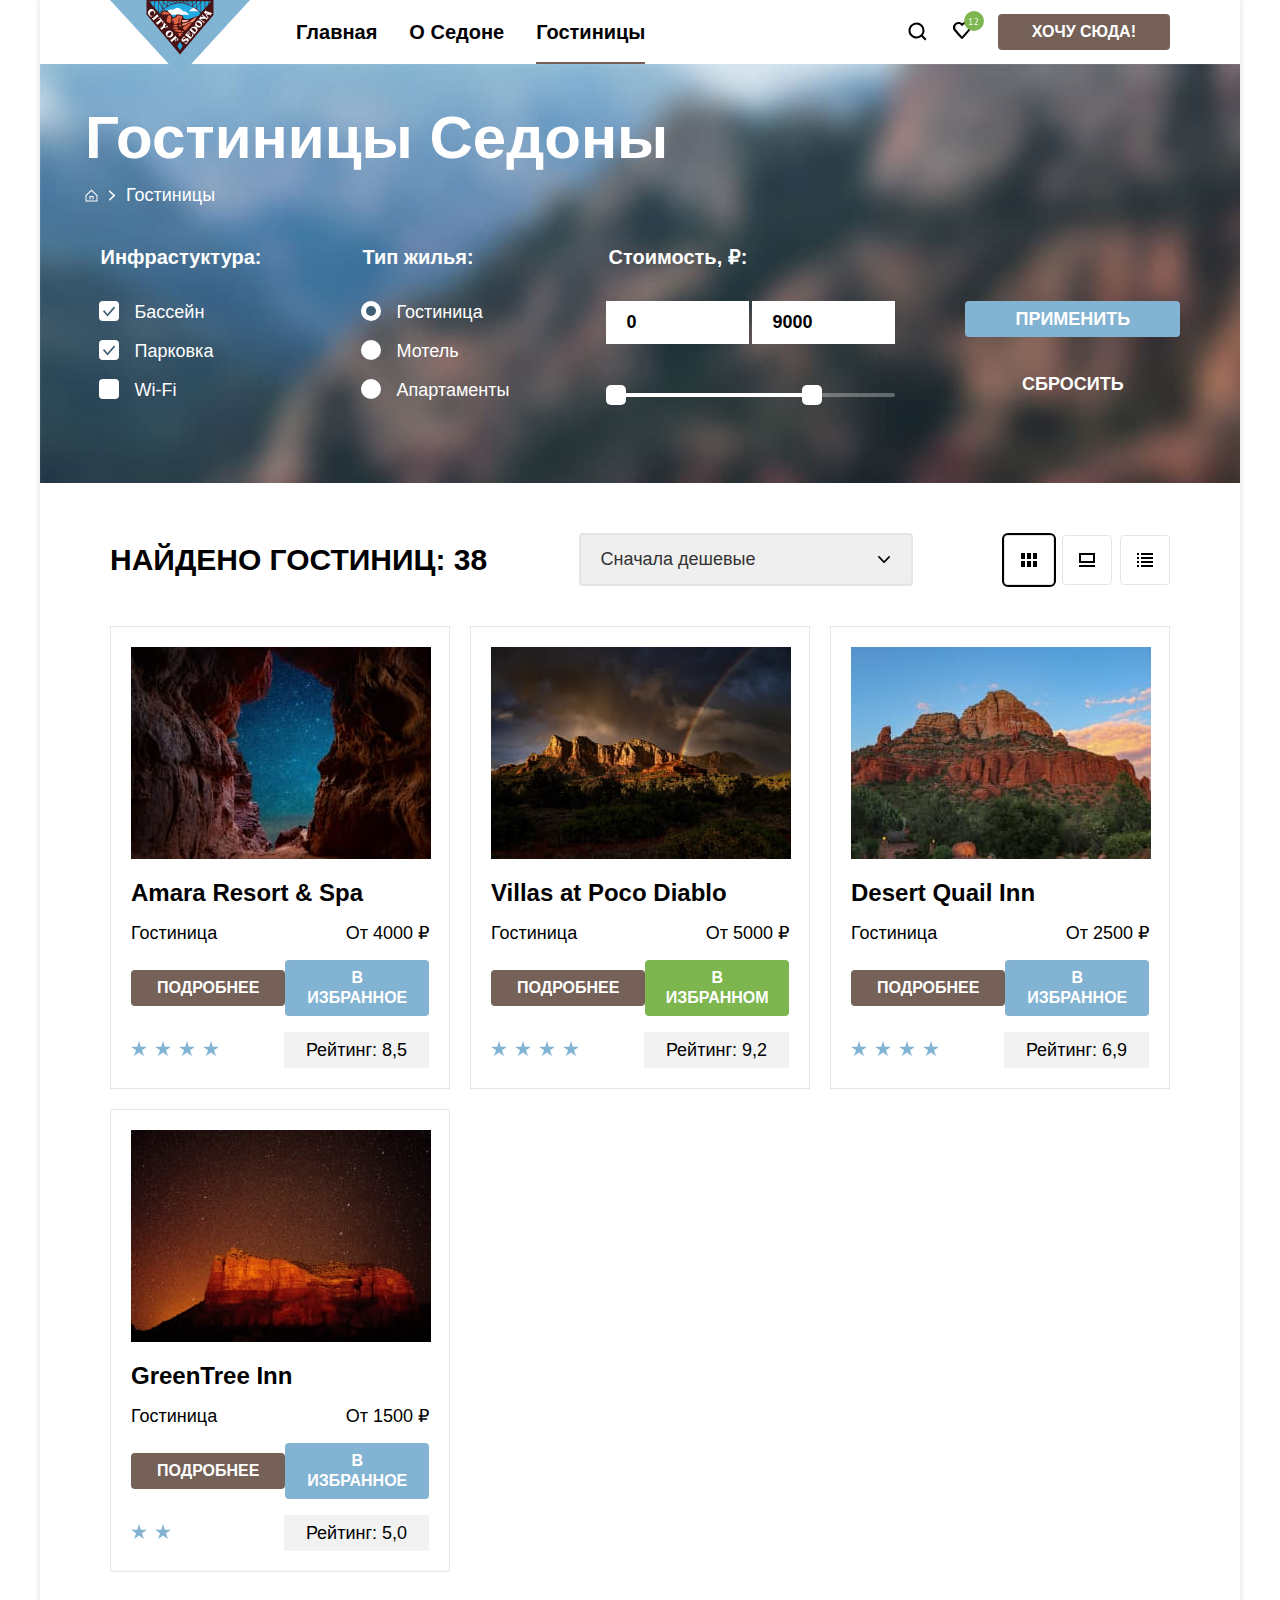
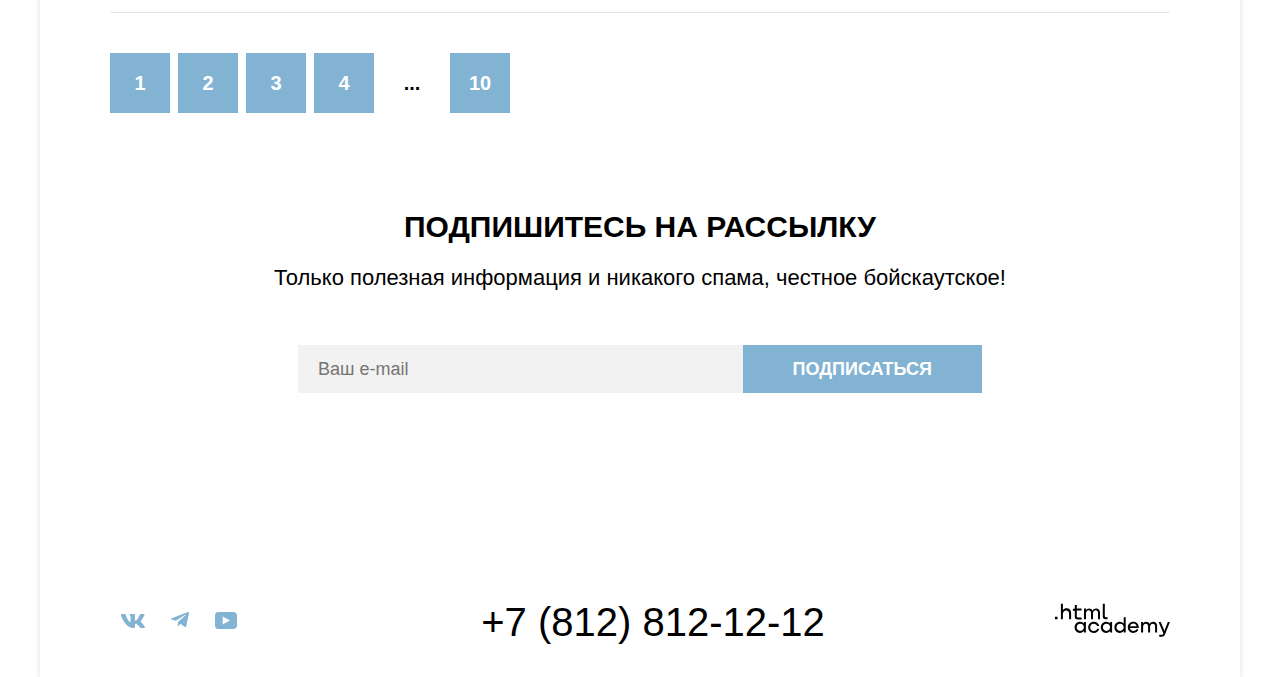
==== commit 7c099048: "Вносит правки по проверке" ====
--- a/catalog.html
+++ b/catalog.html
@@ -4,6 +4,8 @@
         <meta charset="utf-8">
         <title>HTML Academy: Седона</title>
         <link rel="stylesheet" href="styles/styles.css">
+        <link rel="icon" href="favicon.ico">
+        <link rel="icon" type="image/png" href="images/favicon.png">
     </head>
 
 <body>
@@ -13,7 +15,7 @@
         <img src="images/logo.svg" width="140" height="70" alt="Логотип сайта Седона">
       </a>
   <div class="nav-container">
-    <ul class="navigation-list">
+    <ul class="navigation-list reset-list">
         <li class="navigation-item">
             <a href="index.html" class="navigation-link">Главная</a>
         </li>
@@ -25,21 +27,30 @@
         </li>
     </ul>
 
-    <ul class="controls-list">
-      <li class="controls-item">
-        <a class="controls-link controls-link-search controls-icon" href="">
-          <span class="visually-hidden">Поиск</span>
-        </a>
-      </li>
-      <li class="controls-item">
-        <a class="controls-link controls-link-heart controls-icon" href="">
-          <span class="visually-hidden">Избранное</span>
-        </a>
-      </li>
-      <li class="controls-item ">
-         <a class="button controls-link" href="#">Хочу сюда!</a>
-      </li>
-  </ul>
+        <ul class="controls-list reset-list">
+          <li class="controls-item">
+            <a class="controls-link controls-link-search controls-icon" href="#">
+              <svg class="navigation-icon" aria-hidden="true" focusable="false" width="20" height="20" viewBox="0 0 20 20" xmlns="http://www.w3.org/2000/svg">
+                <path d="m18.5 17-3.7-3.67c1-1.3 1.7-2.98 1.7-4.87A8 8 0 0 0 8.5.5C4.1.5.5 4.18.5 8.56a8 8 0 0 0 12.9 6.26l3.7 3.68 1.4-1.5Zm-10-2.48a6 6 0 0 1-6-5.96 6 6 0 0 1 12 0 6 6 0 0 1-6 5.96Z" fill="#000"/>
+            </svg>
+              <span class="visually-hidden">Поиск</span>
+            </a>
+          </li>
+          <li class="controls-item">
+            <a class="controls-link controls-link-heart controls-icon" href="#">
+              <svg class="navigation-icon" aria-hidden="true" focusable="false" width="20" height="20" viewBox="0 0 20 20" xmlns="http://www.w3.org/2000/svg">
+                <path d="M8.9 17a.9.9 0 0 1-.8-.4c-5.4-6.1-6.7-7.5-7-7.9A5.4 5.4 0 0 1 5.5 0C6.8 0 8 .5 9 1.3a5.46 5.46 0 0 1 9 4.1c0 1.3-.5 2.5-1.3 3.4l-7 7.9c-.2.2-.4.3-.8.3Zm-6-9.5c.3.4 3.5 4 6.1 6.9l6.2-7c.5-.5.7-1.2.7-2 0-1.8-1.5-3.3-3.3-3.3-1 0-2 .5-2.7 1.3-.3.3-.6.4-.9.4-.3 0-.6-.2-.8-.4-.7-.8-1.7-1.3-2.7-1.3-1.8 0-3.3 1.5-3.3 3.3-.1.9.3 1.6.7 2.1-.1 0-.1 0 0 0Z" fill="#000"/>
+              </svg>
+              <svg class="navigation-icon-favourite" aria-hidden="true" focusable="false" width="20" height="20" viewBox="0 0 20 20" fill="none" xmlns="http://www.w3.org/2000/svg"><rect width="20" height="20" rx="10" fill="#7DB54F"/>
+                <path d="M5.13 13.26h1.4V8.42l.1-.59-.4.47-1.1.79-.38-.51 2.2-1.7h.36v6.38h1.37V14H5.13v-.74Zm8.83-4.67c0 .35-.07.72-.2 1.09a10.88 10.88 0 0 1-1.21 2.21c-.26.35-.52.69-.78 1.01l-.49.43v.04l.64-.11h2.18V14h-3.98v-.29a33.15 33.15 0 0 0 1.17-1.32 15.09 15.09 0 0 0 1.25-1.83c.18-.32.32-.64.43-.95.1-.31.16-.61.16-.89 0-.33-.1-.6-.28-.81-.19-.22-.47-.33-.85-.33-.25 0-.5.05-.74.16-.24.1-.45.22-.62.35l-.33-.57c.23-.2.51-.36.83-.47.32-.11.66-.17 1.03-.17.29 0 .54.04.76.13a1.5 1.5 0 0 1 .91.9c.08.2.12.43.12.68Z" fill="#fff"/>
+              </svg>
+              <span class="visually-hidden">Избранное</span>
+            </a>
+          </li>
+          <li class="controls-item">
+            <a class="controls-link button" href="#">Хочу сюда!</a>
+          </li>
+      </ul>
     </div>
   </nav>
 </header>
@@ -47,8 +58,8 @@
 
     <main class="inner">
         <section class="inner-catalog">
-            <h1 class="inner-catalog-title">Гостиницы Седоны</h1>
-            <ul class="breadcrumbs-list">
+            <h1 class="inner-catalog-title reset-title">Гостиницы Седоны</h1>
+            <ul class="breadcrumbs-list reset-list">
                 <li class="breadcrumbs-item">
                     <a class="breadcrumbs-link" href="index.html">
                     <span class="visually-hidden">Главная</span>
@@ -63,17 +74,17 @@
                   <fieldset class="catalog-filter-group checkbox-group">
                       <legend class="catalog-filter-title">Инфрастуктура:</legend>
                       <label class="control-caption">
-                          <input class="control-input visually-hidden" type=checkbox name="swimming-pool" id="swimming-pool" checked >
+                          <input class="control-input visually-hidden reset-input" type=checkbox name="swimming-pool" id="swimming-pool" checked >
                           <span class="control-mark"></span>
                           <span class="control-label">Бассейн</span>
                       </label>
                       <label class="control-caption">
-                          <input class="control-input visually-hidden" type="checkbox" name="parking" id="parking" checked>
+                          <input class="control-input visually-hidden reset-input" type="checkbox" name="parking" id="parking" checked>
                           <span class="control-mark"></span>
                           <span class="control-label">Парковка</span>
                       </label>
                       <label class="control-caption">
-                          <input class="control-input visually-hidden" type="checkbox" name="wi-fi" id="wi-fi">
+                          <input class="control-input visually-hidden reset-input" type="checkbox" name="wi-fi" id="wi-fi">
                           <span class="control-mark"></span>
                           <span class="control-label">Wi-Fi</span>
                       </label>
@@ -82,17 +93,17 @@
                   <fieldset class="catalog-filter-group radio-group">
                       <legend class="catalog-filter-title">Тип жилья:</legend>
                       <label class="control-caption">
-                          <input class="control-input visually-hidden" type="radio" name="product-group" value="hotel" id="hotel"  checked>
+                          <input class="control-input visually-hidden reset-input" type="radio" name="product-group" value="hotel" id="hotel"  checked>
                           <span class="control-mark"></span>
                           <span class="control-label">Гостиница</span>
                       </label>
                       <label class="control-caption">
-                          <input class="control-input visually-hidden" type="radio" name="product-group" value="motel" id="motel" >
+                          <input class="control-input visually-hidden reset-input" type="radio" name="product-group" value="motel" id="motel" >
                           <span class="control-mark"></span>
                           <span class="control-label">Мотель</span>
                       </label>
                       <label class="control-caption">
-                          <input class="control-input visually-hidden" type="radio" name="product-group" value="apartments" id="apartments" >
+                          <input class="control-input visually-hidden reset-input" type="radio" name="product-group" value="apartments" id="apartments" >
                           <span class="control-mark"></span>
                           <span class="control-label">Апартаменты</span>
                       </label>
@@ -104,11 +115,11 @@
                       <label class="control control-minprice visually-hidden" for="min-price">
                         Цена от
                       </label>
-                        <input class="control-input" type="text" placeholder="от" value="0" name="min-price">
+                        <input class="control-input reset-input" type="text" placeholder="от" value="0" name="min-price" id="min-price">
                       <label class="control control-maxprice visually-hidden" for="max-price">
                         Цена до
                       </label>
-                          <input class="control-input" type="text" placeholder="до" value="9000" name="max-price">
+                          <input class="control-input reset-input" type="text" placeholder="до" value="9000" name="max-price" id="max-price">
                           <div class="range-scale">
                             <div class="range-bar">
                               <button class="range-toggle toggle-min" type="button">
@@ -119,8 +130,8 @@
                           </div>
                       </div>
                       <div class="filter-input-wrapper">
-                          <input class="control-input button-blue" type="submit" value="Применить">
-                          <input class="control-input control-reset" type="reset" value="Сбросить">
+                          <input class="control-input button-blue reset-input" type="submit" value="Применить">
+                          <input class="control-input control-reset reset-input" type="reset" value="Сбросить">
                       </div>
                   </fieldset >
                 </div>
@@ -130,14 +141,14 @@
 
         <section class="inner-hotels">
           <div class="sorting-container">
-            <h2 class="inner-hotels-title">Найдено гостиниц: <span class="hotels-counter">38</span></h2>
+            <h2 class="inner-hotels-title reset-title">Найдено гостиниц: <span class="hotels-counter">38</span></h2>
             <select class="control-select" name="select-control" id="select-control" aria-label="Сортировка">
                 <option value="cheap">Сначала дешевые</option>
                 <option value="expensive">Сначала дорогие</option>
                 <option value="popular">Сначала популярные</option>
             </select>
 
-            <ul class="sorting-icons-list">
+            <ul class="sorting-icons-list reset-list">
                 <li class="sorting-icons-item">
                     <a class="sorting-icons-btn sorting-icons-tile current-icon">
                     <span class="visually-hidden">Отображение плиткой</span>
@@ -155,13 +166,13 @@
                 </li>
             </ul>
           </div>
-            <ul class="hotels-list">
+            <ul class="hotels-list reset-list">
                 <li class="hotels-item">
                     <img class="hotels-item-image" src="images/catalog/hotel-1.jpg" width="300" height="212" alt="Ущелье, с красивым звездным небом">
-                    <h3 class="hotels-title">Amara Resort & Spa</h3>
+                    <h3 class="hotels-title reset-title">Amara Resort & Spa</h3>
                     <div class="hotels-wrapper">
                     <div class="hotels-container">
-                      <p class="hotels-type">Гостиница</p>
+                      <p class="hotels-type reset-paragraph">Гостиница</p>
                       <span class="hotels-price">От 4000 ₽</span>
                     </div>
                     <div class="hotels-container">
@@ -176,10 +187,10 @@
                 </li>
                 <li class="hotels-item">
                     <img class="hotels-item-image" src="images/catalog/hotel-2.jpg" width="300" height="212" alt="Небольшой лес, вдали видна радуга на фоне скалистых гор.">
-                    <h3 class="hotels-title">Villas at Poco Diablo</h3>
+                    <h3 class="hotels-title reset-title">Villas at Poco Diablo</h3>
                     <div class="hotels-wrapper">
                     <div class="hotels-container">
-                      <p class="hotels-type">Гостиница</p>
+                      <p class="hotels-type reset-paragraph">Гостиница</p>
                       <span class="hotels-price">От 5000 ₽</span>
                     </div>
                     <div class="hotels-container">
@@ -194,10 +205,10 @@
                 </li>
                 <li class="hotels-item">
                     <img class="hotels-item-image" src="images/catalog/hotel-3.jpg" width="300" height="212" alt="Пустынная местность с деревьями и горами.">
-                    <h3 class="hotels-title">Desert Quail Inn</h3>
+                    <h3 class="hotels-title reset-title">Desert Quail Inn</h3>
                     <div class="hotels-wrapper">
                     <div class="hotels-container">
-                      <p class="hotels-type">Гостиница</p>
+                      <p class="hotels-type reset-paragraph">Гостиница</p>
                       <span class="hotels-price">От 2500 ₽</span>
                     </div>
                     <div class="hotels-container">
@@ -212,10 +223,10 @@
                 </li>
                 <li class="hotels-item">
                     <img class="hotels-item-image" src="images/catalog/hotel-4.jpg" width="300" height="212" alt="Плато на фоне темного звездного неба">
-                    <h3 class="hotels-title">GreenTree Inn</h3>
+                    <h3 class="hotels-title reset-title">GreenTree Inn</h3>
                     <div class="hotels-wrapper">
                     <div class="hotels-container">
-                      <p class="hotels-type">Гостиница</p>
+                      <p class="hotels-type reset-paragraph">Гостиница</p>
                       <span class="hotels-price">От 1500 ₽</span>
                     </div>
                     <div class="hotels-container">
@@ -230,7 +241,7 @@
                 </li>
             </ul>
 
-            <ul class="pagination-list">
+            <ul class="pagination-list reset-list">
                 <li class="pagination-item">
                   <a class="pagination-link" href="#">1</a>
                 </li>
@@ -244,7 +255,7 @@
                   <a class="pagination-link" href="#">4</a>
                 </li>
                 <li class="pagination-item">
-                  <a class="pagination-link" href="#">...</a>
+                  <a class="pagination-link pagination-dots">...</a>
                 </li>
                 <li class="pagination-item">
                   <a class="pagination-link" href="#">10</a>
@@ -252,13 +263,12 @@
             </ul>
 
             <section class="subscription catalog">
-                <h2 class="subscription-title black-text">Подпишитесь на рассылку</h2>
-                <p class="subscription-description black-text">Только полезная информация и никакого спама, честное бойскаутское!</p>
+                <h2 class="subscription-title black-text reset-title">Подпишитесь на рассылку</h2>
+                <p class="subscription-description black-text reset-paragraph">Только полезная информация и никакого спама, честное бойскаутское!</p>
                 <form class="subscription-form" action="https://echo.htmlacademy.ru/" method="post">
-                    <label class=" visually-hidden" for="newsletter-email">Email</label>
-                    <input class="field input-email" placeholder="Ваш e-mail" type="email" name="newsletter-email"
-                     id="newsletter-email" required>
-                    <input class="button-blue subscribe-button" type="submit" value="Подписаться">
+                    <label class="visually-hidden" for="newsletter-email">Email</label>
+                    <input class="field input-email reset-input" placeholder="Ваш e-mail" type="email" name="newsletter-email" id="newsletter-email" required>
+                    <input class="subscribe-button reset-input" type="submit" value="Подписаться">
                 </form>
               </section>
         </section>
@@ -267,7 +277,7 @@
     <footer class="page-footer footer-container">
         <section class="footer-socials">
           <h2 class="visually-hidden">Социальные сети</h2>
-          <ul class="footer-socials-list">
+          <ul class="footer-socials-list reset-list">
             <li class="footer-socials-item">
                 <a href="https://vk.com/htmlacademy" class="button-socials button-vk">
                 <span class="visually-hidden">Вконтакте</span>
@@ -293,16 +303,15 @@
         </section>
 
         <section class="footer-contacts">
-          <h2 class="visually-hidden">Наш номер телефона</h2>
+          <h2 class="visually-hidden reset-title">Наш номер телефона</h2>
           <a class="footer-contacts-phone" href="tel:+78128121212">+7 (812) 812-12-12</a>
         </section>
 
         <section class="footer-author">
-          <h2 class="visually-hidden">Сайт htmlacademy</h2>
+          <h2 class="visually-hidden reset-title">Сайт htmlacademy</h2>
           <a class="htmlacademy-link" href="https://htmlacademy.ru/">
-            <svg class="htmlacademy-logo" aria-hidden="true" focusable="false" xmlns="http://www.w3.org/2000/svg" width="115" height="34" fill="none" viewBox="0 0 115 34">
+            <svg class="htmlacademy-logo" aria-hidden="true" focusable="false" xmlns="http://www.w3.org/2000/svg" width="115" height="34" fill="none" viewBox="0 0 115 34" role="img" aria-label="Адрес сайта академии">
               <path d="M0 13.723v2.6h2.5v-2.6H0ZM11.6 5.323c-1.6 0-2.8.7-3.6 1.7h-.1v-6.2h-2v15.5h2v-5.3c0-2.1 1.3-3.6 3.3-3.6 1.8 0 2.9 1.4 2.9 3.2v5.7h2v-6.1c.1-3-1.8-4.9-4.5-4.9ZM26.6 5.623h-4.8v-3.7h-2v3.8h-1.9v2h1.9v6c0 1.7 1 2.7 2.7 2.7h4.1v-2h-3.7c-.7 0-1.1-.4-1.1-1.1v-5.7h4.8v-2ZM41.1 5.423c-1.6 0-2.9.8-3.5 2.1h-.1c-.6-1.2-1.8-2.1-3.4-2.1-1.4 0-2.5.8-3.1 1.8h-.1v-1.6H29v10.6h2v-5.4c0-2 1-3.5 2.6-3.5 1.5 0 2.4 1 2.4 2.6v6.3h2v-5.6c0-2.4 1.4-3.3 2.6-3.3 1.5 0 2.4 1 2.4 2.6v6.3h2v-6.5c.1-2.5-1.4-4.3-3.9-4.3ZM47.8 13.523c0 1.7 1 2.7 2.8 2.7h2v-2h-1.7c-.7 0-1.1-.4-1.1-1.1V.823h-2v12.7ZM28.9 20.523c-.9-1.1-2.2-1.8-3.9-1.8-3.1 0-5.4 2.3-5.4 5.6s2.3 5.6 5.4 5.6c1.8 0 3-.8 3.8-1.9h.1v1.6h2v-10.6h-2v1.5Zm-3.6 7.4c-2.2 0-3.6-1.6-3.6-3.6s1.4-3.6 3.6-3.6 3.6 1.6 3.6 3.6c0 1.9-1.4 3.6-3.6 3.6ZM44.2 22.823c-.5-2.4-2.6-4.1-5.4-4.1-3.4 0-5.6 2.5-5.6 5.6 0 3.1 2.2 5.6 5.6 5.6 2.8 0 4.9-1.8 5.4-4.2h-2.1c-.4 1.3-1.7 2.3-3.3 2.3-2.2 0-3.6-1.6-3.6-3.6s1.4-3.6 3.6-3.6c1.6 0 2.8 1 3.3 2.2h2.1v-.2ZM55.1 20.523c-.9-1.1-2.2-1.8-3.9-1.8-3.1 0-5.4 2.3-5.4 5.6s2.3 5.6 5.4 5.6c1.8 0 3-.8 3.8-1.9h.1v1.6h2v-10.6h-2v1.5Zm-3.6 7.4c-2.2 0-3.6-1.6-3.6-3.6s1.4-3.6 3.6-3.6 3.6 1.6 3.6 3.6c0 1.9-1.5 3.6-3.6 3.6ZM68.7 20.623c-.9-1.1-2.2-1.9-3.9-1.9-3.1 0-5.4 2.3-5.4 5.6s2.2 5.6 5.4 5.6c1.7 0 3-.8 3.8-1.8h.1v1.5h2v-15.4h-2v6.4Zm-3.6 7.3c-2.2 0-3.6-1.6-3.6-3.6s1.4-3.6 3.6-3.6 3.6 1.6 3.6 3.6c-.1 2-1.5 3.6-3.6 3.6ZM78.3 18.723c-3.3 0-5.5 2.5-5.5 5.6 0 3 2.1 5.6 5.5 5.6 2.5 0 4.5-1.3 5.2-3.6h-2.1c-.5 1-1.6 1.6-3 1.6-1.9 0-3.3-1.3-3.4-2.9h8.8c.2-3.6-2-6.3-5.5-6.3Zm0 1.9c1.7 0 3 1 3.3 2.6h-6.5c.3-1.5 1.5-2.6 3.2-2.6ZM98.2 18.723c-1.6 0-2.9.8-3.6 2h-.1c-.6-1.2-1.8-2-3.4-2-1.4 0-2.5.7-3.1 1.8v-1.5h-1.9v10.6h2v-5.4c0-2 1-3.4 2.6-3.5 1.5 0 2.4 1 2.4 2.6v6.3h2v-5.6c0-2.4 1.4-3.3 2.6-3.3 1.5 0 2.4 1 2.4 2.6v6.3h2v-6.5c.1-2.6-1.4-4.4-3.9-4.4ZM109.4 27.823l-3.6-8.9h-2.2l4.8 11.6c-.3.9-.7 1.2-1.7 1.2h-2.5v2h2.5c1.8 0 2.8-.8 3.5-2.6l4.7-12.2h-2.1l-3.4 8.9Z"/></svg>
-          <span class="visually-hidden" alt="">.htmlacademy</span>
           </a>
         </section>
     </footer>
--- a/styles/styles.css
+++ b/styles/styles.css
@@ -52,23 +52,21 @@
   box-shadow: 0 0 5px 1px var(--color-graylight);
 }
 
-ul,
-ol {
+.reset-list {
   margin: 0;
   padding: 0;
   list-style-type: none;
 }
 
-h1,
-h2,
-h3,
-h4,
-h5,
-p {
+.reset-title {
   margin: 0;
 }
 
-input {
+.reset-paragraph {
+  margin: 0;
+}
+
+.reset-input {
   border: none;
 }
 
@@ -96,11 +94,11 @@
 .navigation {
   display: flex;
   padding: 0 70px;
-  height: 64px;
+  min-height: 64px;
 }
 
 .logo {
-  margin-right: 44px;
+  position: absolute;
   z-index: 1;
 }
 
@@ -108,12 +106,14 @@
   display: flex;
   justify-content: space-between;
   flex-grow: 1;
+  margin-left: 186px;
 }
 
 .navigation-list {
   display: flex;
   flex-wrap: wrap;
   gap: 32px;
+  width: 440px;
 }
 
 .navigation-link {
@@ -123,6 +123,11 @@
   padding-top: 20px;
   padding-bottom: 20px;
   display: block;
+}
+
+.navigation-link:hover,
+.navigation-link:focus {
+  opacity: 0.7;
 }
 
 .navigation-item {
@@ -152,20 +157,29 @@
   display: block;
   padding-top: 22px;
   padding-bottom: 22px;
+  position: relative;
 }
 
 .controls-icon {
-  background-repeat: no-repeat;
-  background-position: center;
   width: 20px;
   height: 20px;
 }
-.controls-link-search {
-  background-image: url("../images/search.svg");
-}
-
-.controls-link-heart {
-  background-image: url("../images/heart.svg");
+
+.navigation-icon {
+  position: absolute;
+  top: 0;
+  right: 0;
+  bottom: 0;
+  left: 0;
+  margin: auto;
+  fill: var(--color-black);
+}
+
+.navigation-icon-favourite {
+  position: absolute;
+  top: 11px;
+  left: 11px;
+  fill: var(--color-black);
 }
 
 .button {
@@ -217,25 +231,12 @@
   padding-top: 51px;
   display: flex;
   flex-direction: column;
-  justify-content: space-between;
   align-items: center;
-}
-
-.hero-background-welcome {
-  width: 188px;
-  height: 45px;
-  background-image: url("../images/welcome.svg");
-  background-repeat: no-repeat;
-  margin-bottom: 11px;
 }
 
 .hero-background-gorgeous {
   display: block;
   margin-bottom: 54px;
-}
-
-.hero-background-sedona {
-  display: block;
 }
 
 .description {
@@ -325,16 +326,8 @@
   color: var(--color-black-33);
 }
 
-.advantages-image1 {
-  background-image: url("../images/bg-advantages1.jpg");
-  width: 800px;
-  height: 384px;
-}
-
-.advantages-image2 {
-  background-image: url("../images/bg-advantages2.jpg");
-  width: 800px;
-  height: 384px;
+.advantages-image {
+  display: block;
 }
 
 .color-change {
@@ -442,7 +435,18 @@
 }
 
 .subscribe-button {
+  background-color: var(--color-lightblue);
+  color: var(--color-white);
+  cursor: pointer;
+  font: inherit;
+  font-weight: 700;
+  text-transform: uppercase;
   padding: 8px 50px;
+}
+
+.subscribe-button:hover,
+.subscribe-button:focus {
+  background-color: var(--color-lightblue-68);
 }
 
 /* catalog-page */
@@ -918,6 +922,11 @@
   text-align: center;
 }
 
+.pagination-dots {
+  background-color: #ffffff;
+  color: #000000;
+}
+
 .pagination-item:hover,
 .pagination-item:focus {
   background-color: var(--color-lightblue-68);
@@ -1069,3 +1078,7 @@
   font-weight: 700;
   text-transform: uppercase;
 }
+
+.modal-container-close {
+  display: none;
+}
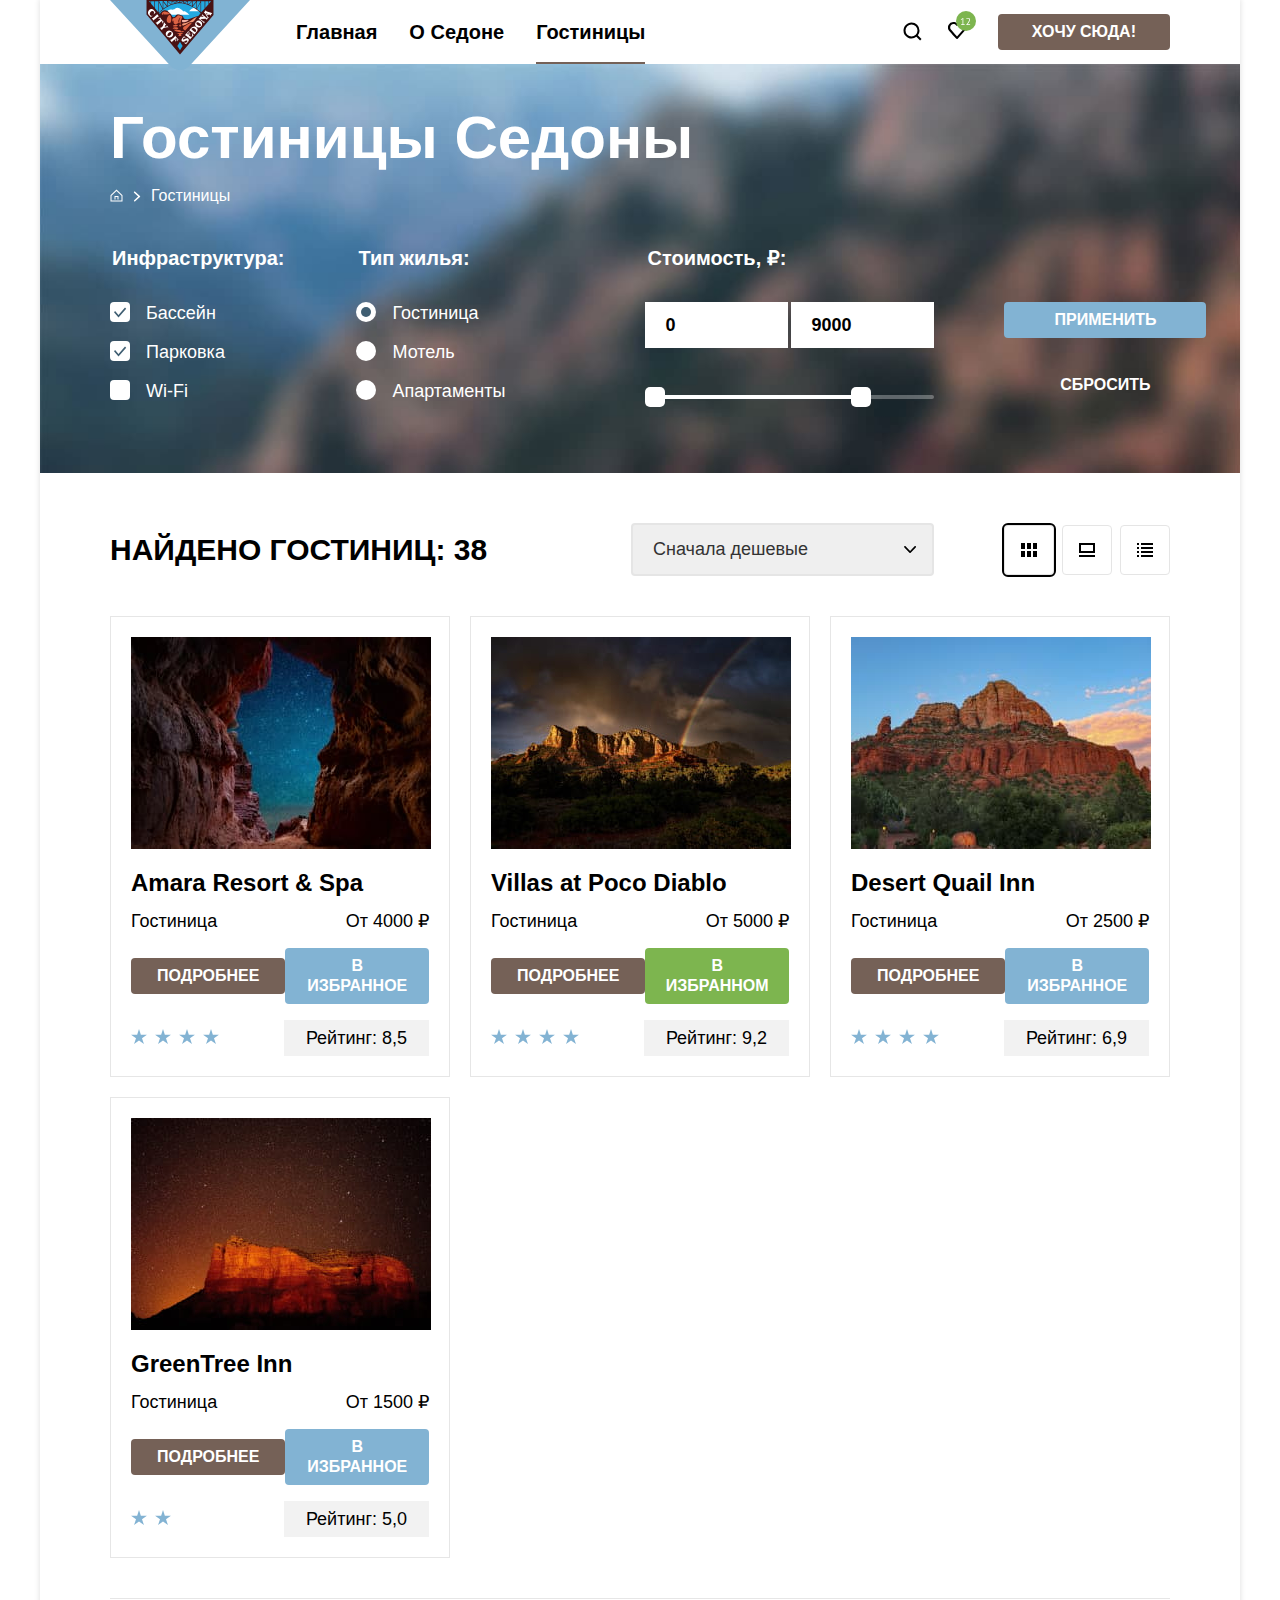
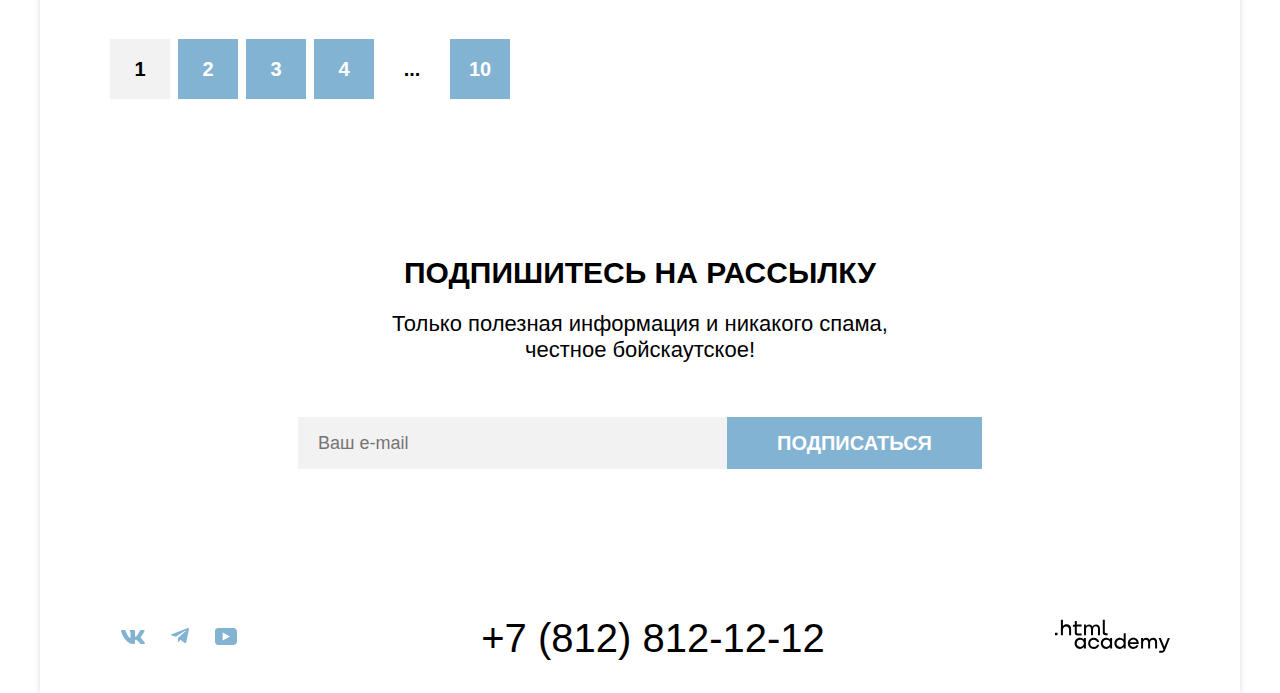
==== commit 2b5d5be1: "Merge pull request #10 from vadimkuzmin93/master" ====
--- a/catalog.html
+++ b/catalog.html
@@ -12,7 +12,7 @@
   <header class="page-header">
     <nav class="navigation">
       <a href="index.html" class="logo">
-        <img src="images/logo.svg" width="140" height="70" alt="Логотип сайта Седона">
+        <img src="images/logo.svg" width="140" height="70" alt="Логотип сайта Седона.">
       </a>
   <div class="nav-container">
     <ul class="navigation-list reset-list">
@@ -71,44 +71,45 @@
             </ul>
               <form class="catalog-filter" action="https://echo.htmlacademy.ru/" method="post">
                 <div class="filter-container">
-                  <fieldset class="catalog-filter-group checkbox-group">
-                      <legend class="catalog-filter-title">Инфрастуктура:</legend>
-                      <label class="control-caption">
-                          <input class="control-input visually-hidden reset-input" type=checkbox name="swimming-pool" id="swimming-pool" checked >
-                          <span class="control-mark"></span>
-                          <span class="control-label">Бассейн</span>
-                      </label>
-                      <label class="control-caption">
-                          <input class="control-input visually-hidden reset-input" type="checkbox" name="parking" id="parking" checked>
-                          <span class="control-mark"></span>
-                          <span class="control-label">Парковка</span>
-                      </label>
-                      <label class="control-caption">
-                          <input class="control-input visually-hidden reset-input" type="checkbox" name="wi-fi" id="wi-fi">
-                          <span class="control-mark"></span>
-                          <span class="control-label">Wi-Fi</span>
-                      </label>
-                  </fieldset >
-
-                  <fieldset class="catalog-filter-group radio-group">
-                      <legend class="catalog-filter-title">Тип жилья:</legend>
-                      <label class="control-caption">
-                          <input class="control-input visually-hidden reset-input" type="radio" name="product-group" value="hotel" id="hotel"  checked>
-                          <span class="control-mark"></span>
-                          <span class="control-label">Гостиница</span>
-                      </label>
-                      <label class="control-caption">
-                          <input class="control-input visually-hidden reset-input" type="radio" name="product-group" value="motel" id="motel" >
-                          <span class="control-mark"></span>
-                          <span class="control-label">Мотель</span>
-                      </label>
-                      <label class="control-caption">
-                          <input class="control-input visually-hidden reset-input" type="radio" name="product-group" value="apartments" id="apartments" >
-                          <span class="control-mark"></span>
-                          <span class="control-label">Апартаменты</span>
-                      </label>
-                  </fieldset >
-
+                  <div class="flex-container">
+                    <fieldset class="catalog-filter-group checkbox-group">
+                        <legend class="catalog-filter-title">Инфраструктура:</legend>
+                        <label class="control-caption">
+                            <input class="control-input visually-hidden reset-input" type=checkbox name="swimming-pool" id="swimming-pool" checked >
+                            <span class="control-mark"></span>
+                            <span class="control-label">Бассейн</span>
+                        </label>
+                        <label class="control-caption">
+                            <input class="control-input visually-hidden reset-input" type="checkbox" name="parking" id="parking" checked>
+                            <span class="control-mark"></span>
+                            <span class="control-label">Парковка</span>
+                        </label>
+                        <label class="control-caption">
+                            <input class="control-input visually-hidden reset-input" type="checkbox" name="wi-fi" id="wi-fi">
+                            <span class="control-mark"></span>
+                            <span class="control-label">Wi-Fi</span>
+                        </label>
+                    </fieldset >
+
+                    <fieldset class="catalog-filter-group radio-group">
+                        <legend class="catalog-filter-title">Тип жилья:</legend>
+                        <label class="control-caption">
+                            <input class="control-input visually-hidden reset-input" type="radio" name="product-group" value="hotel" id="hotel"  checked>
+                            <span class="control-mark"></span>
+                            <span class="control-label">Гостиница</span>
+                        </label>
+                        <label class="control-caption">
+                            <input class="control-input visually-hidden reset-input" type="radio" name="product-group" value="motel" id="motel" >
+                            <span class="control-mark"></span>
+                            <span class="control-label">Мотель</span>
+                        </label>
+                        <label class="control-caption">
+                            <input class="control-input visually-hidden reset-input" type="radio" name="product-group" value="apartments" id="apartments" >
+                            <span class="control-mark"></span>
+                            <span class="control-label">Апартаменты</span>
+                        </label>
+                    </fieldset >
+                  </div>
                   <fieldset class="catalog-filter-group input-range-group">
                       <legend class="catalog-filter-title">Стоимость, ₽:</legend>
                       <div class="filter-wrapper range">
@@ -168,7 +169,7 @@
           </div>
             <ul class="hotels-list reset-list">
                 <li class="hotels-item">
-                    <img class="hotels-item-image" src="images/catalog/hotel-1.jpg" width="300" height="212" alt="Ущелье, с красивым звездным небом">
+                    <img class="hotels-item-image" src="images/catalog/hotel-1.jpg" width="300" height="212" alt="Ущелье, с красивым звездным небом.">
                     <h3 class="hotels-title reset-title">Amara Resort & Spa</h3>
                     <div class="hotels-wrapper">
                     <div class="hotels-container">
@@ -222,7 +223,7 @@
                   </div>
                 </li>
                 <li class="hotels-item">
-                    <img class="hotels-item-image" src="images/catalog/hotel-4.jpg" width="300" height="212" alt="Плато на фоне темного звездного неба">
+                    <img class="hotels-item-image" src="images/catalog/hotel-4.jpg" width="300" height="212" alt="Плато на фоне темного звездного неба.">
                     <h3 class="hotels-title reset-title">GreenTree Inn</h3>
                     <div class="hotels-wrapper">
                     <div class="hotels-container">
@@ -242,8 +243,8 @@
             </ul>
 
             <ul class="pagination-list reset-list">
-                <li class="pagination-item">
-                  <a class="pagination-link" href="#">1</a>
+                <li class="pagination-item pagination-item-current">
+                  <a class="pagination-link">1</a>
                 </li>
                 <li class="pagination-item">
                   <a class="pagination-link" href="#">2</a>
@@ -260,11 +261,13 @@
                 <li class="pagination-item">
                   <a class="pagination-link" href="#">10</a>
                 </li>
+
+
             </ul>
 
             <section class="subscription catalog">
                 <h2 class="subscription-title black-text reset-title">Подпишитесь на рассылку</h2>
-                <p class="subscription-description black-text reset-paragraph">Только полезная информация и никакого спама, честное бойскаутское!</p>
+                <p class="subscription-description black-text reset-paragraph">Только полезная информация и никакого спама,<br> честное бойскаутское!</p>
                 <form class="subscription-form" action="https://echo.htmlacademy.ru/" method="post">
                     <label class="visually-hidden" for="newsletter-email">Email</label>
                     <input class="field input-email reset-input" placeholder="Ваш e-mail" type="email" name="newsletter-email" id="newsletter-email" required>
--- a/styles/styles.css
+++ b/styles/styles.css
@@ -170,7 +170,7 @@
   top: 0;
   right: 0;
   bottom: 0;
-  left: 0;
+  left: -10px;
   margin: auto;
   fill: var(--color-black);
 }
@@ -178,7 +178,7 @@
 .navigation-icon-favourite {
   position: absolute;
   top: 11px;
-  left: 11px;
+  left: 3px;
   fill: var(--color-black);
 }
 
@@ -225,6 +225,7 @@
     url("../images/main-background.jpg");
   background-repeat: no-repeat, no-repeat;
   background-position: center calc(100% + 0.5px), center;
+  background-color: #ccc;
 }
 
 .hero-container {
@@ -340,10 +341,7 @@
 }
 
 .interested {
-  padding: 105px 0;
-  display: flex;
-  flex-direction: column;
-  justify-content: space-between;
+  padding: 96px 0;
 }
 
 .interested-title {
@@ -360,13 +358,18 @@
   line-height: 26px;
   text-align: center;
   color: var(--color-black-33);
-  margin-bottom: 62px;
+  margin: 0;
+  margin-bottom: 54px;
 }
 
 .interested-search {
-  display: block;
   margin: 0 auto;
   padding: 8px 50px;
+  font: inherit;
+  font-size: 20px;
+  font-weight: 700;
+  line-height: 36px;
+  display: block;
   width: fit-content;
 }
 
@@ -442,6 +445,8 @@
   font-weight: 700;
   text-transform: uppercase;
   padding: 8px 50px;
+  font-size: 20px;
+  line-height: 36px;
 }
 
 .subscribe-button:hover,
@@ -456,7 +461,7 @@
   background-image: url("../images/catalog-bg.jpg");
   background-size: cover;
   background-repeat: no-repeat;
-  padding: 35px 70px 70px 45px;
+  padding: 35px 70px 70px 70px;
   color: var(--color-white);
 }
 
@@ -475,7 +480,12 @@
   gap: 28px;
 }
 
-.breadcrumbs-item,
+.breadcrumbs-item {
+  color: var(--color-white);
+  font-size: 16px;
+  line-height: 21px;
+}
+
 .catalog-filter-title {
   color: var(--color-white);
 }
@@ -514,8 +524,9 @@
   display: flex;
   flex-direction: column;
   gap: 16px;
+  padding: 0;
+  margin: 0;
   padding-top: 32px;
-  margin: 0;
   border: none;
 }
 
@@ -551,7 +562,7 @@
 }
 
 .inner-hotels {
-  padding: 50px 70px 60px 70px;
+  padding: 50px 70px 0 70px;
   margin: 0 auto;
 }
 
@@ -560,6 +571,7 @@
   font-size: 30px;
   line-height: 36px;
   text-transform: uppercase;
+  margin-right: auto;
 }
 
 .sorting-icons-list {
@@ -579,7 +591,7 @@
   font-weight: 700;
   font-size: 24px;
   line-height: 28px;
-  margin-bottom: 16px;
+  margin-bottom: 14px;
 }
 
 .hotels-container {
@@ -603,8 +615,13 @@
 
 .filter-container {
   display: flex;
-  column-gap: 70px;
+  column-gap: 138px;
   justify-content: space-between;
+}
+
+.flex-container {
+  display: flex;
+  gap: 70px;
 }
 
 .checkbox-group {
@@ -633,7 +650,7 @@
 
 .control-select {
   box-sizing: border-box;
-  padding: 14px 131px 14px 20px;
+  padding: 14px 100px 14px 20px;
   margin: 0;
   font: inherit;
   border: 2px solid #e5e5e5;
@@ -641,9 +658,11 @@
   color: #333;
   line-height: 21px;
   background-image: url("../images/arrow-down.svg");
-  background-position: right 21px center;
+  background-position: right 16px center;
   background-repeat: no-repeat;
   appearance: none;
+  margin-right: 70px;
+  font-size: 18px;
 }
 
 .control-minprice {
@@ -678,7 +697,7 @@
 }
 
 .control-input[type="text"] {
-  height: 43px;
+  height: 46px;
   box-sizing: border-box;
   padding: 12px 20px;
   font: inherit;
@@ -687,6 +706,14 @@
   line-height: 24px;
 }
 
+.control-input[type="submit"],
+.control-input[type="reset"] {
+  font: inherit;
+  font-size: 16px;
+  font-weight: 700;
+  line-height: 20px;
+}
+
 .control-input[type="text"]:focus {
   outline: 3px solid var(--color-lightblue);
 }
@@ -700,6 +727,8 @@
   font: inherit;
   font-weight: 700;
   text-transform: uppercase;
+  font-size: 16px;
+  line-height: 20px;
 }
 
 .control-input[type="text"]::placeholder {
@@ -729,7 +758,7 @@
 
 .toggle-max {
   top: -8px;
-  right: -10px;
+  right: -20px;
 }
 
 .range-toggle:hover {
@@ -749,6 +778,10 @@
   border-radius: 4px;
   background-color: var(--color-white);
   z-index: 1;
+}
+
+.control-input:focus + .control-mark {
+  outline: 2px solid var(--color-black);
 }
 
 .control-label {
@@ -778,6 +811,10 @@
   opacity: 0.3;
 }
 
+.control-input:focus .control-caption {
+  border: 1px solid red;
+}
+
 .control-input:disabled + .control-mark {
   background-color: var(--color-black);
 }
@@ -898,14 +935,27 @@
   background-color: #f2f2f2;
 }
 
+.input-email:hover {
+  opacity: 0.7;
+}
+
 .pagination-list {
   display: flex;
   gap: 8px;
   margin-top: 40px;
+  margin-bottom: 60px;
 }
 
 .pagination-item {
   background-color: var(--color-lightblue);
+}
+
+.pagination-item-current {
+  background-color: var(--color-white-f2);
+}
+
+.pagination-item-current .pagination-link {
+  color: var(--color-black);
 }
 
 .pagination-link {
@@ -939,6 +989,10 @@
   background-color: var(--color-lightblue);
 }
 
+.pagination-item-current:hover {
+  background-color: var(--color-white-f2);
+}
+
 .black-text {
   color: var(--color-black);
 }
@@ -1014,6 +1068,8 @@
   fill: var(--color-darkgrey-03);
 }
 
+/* модальное окно */
+
 .modal-container {
   position: fixed;
   top: 0;
@@ -1022,6 +1078,8 @@
   width: 100%;
   height: 100%;
   background-color: rgba(242, 242, 242, 0.8);
+  box-shadow: 0 25px 50px 0 rgba(0, 0, 0, 0.15);
+  border-radius: 30px;
 }
 
 .modal {
@@ -1040,10 +1098,10 @@
 .modal-close-button {
   position: absolute;
   padding: 0;
-  top: 0;
-  right: 0;
-  width: 52px;
-  height: 52px;
+  top: -2px;
+  right: -19px;
+  width: 56px;
+  height: 56px;
   background-color: var(--color-white-f2);
   border-radius: 50%;
   border: none;
@@ -1073,12 +1131,236 @@
   margin: 0;
   margin-bottom: 64px;
   font-family: "PT Sans Narrow", sans-serif;
-  font-size: 30px;
+  font-size: 26px;
   line-height: 36px;
   font-weight: 700;
   text-transform: uppercase;
 }
 
-.modal-container-close {
+.search-form {
+  display: flex;
+  flex-direction: column;
+  gap: 48px;
+}
+
+.form-label {
+  font: inherit;
+  font-size: 20px;
+  line-height: 24px;
+  font-weight: 700;
+}
+
+.modal-input {
+  padding: 12px 20px;
+  font: inherit;
+  font-size: 18px;
+  line-height: 24px;
+  font-weight: 700;
+  background-color: var(--color-white-f2);
+  width: 110px;
+  box-sizing: border-box;
+  border: none;
+}
+
+.modal-input-date {
+  border: none;
+  flex-grow: 1;
+  position: relative;
+  background-image: url("..//images/calendar-icon.svg");
+  background-repeat: no-repeat;
+  background-position: right 24px center;
+}
+
+.modal-input-date:focus {
+  background-image: none;
+}
+
+.modal-content {
+  position: relative;
+}
+
+.form-row {
+  position: relative;
+  display: flex;
+  gap: 20px;
+  align-items: center;
+}
+.with-shorts {
+  justify-content: space-between;
+}
+
+.shorts {
+  gap: 40px;
+}
+
+.form-label {
+  min-width: 103px;
+}
+
+.message {
+  position: absolute;
+  bottom: -25px;
+  left: 155px;
+  color: rgba(51, 51, 51, 1);
+  font-size: 16px;
+  line-height: 21px;
+}
+
+.error-message {
+  color: rgba(255, 87, 87, 1);
+}
+
+.adults-count-wrapper,
+.children-count-wrapper {
+  position: relative;
+  box-sizing: border-box;
+  height: 48px;
+  display: flex;
+  justify-content: space-between;
+  background-color: var(--color-white-f2);
+  border-radius: 4px;
+}
+
+.tooltip {
+  position: absolute;
+  left: 50px;
+  width: 26px;
+  height: 26px;
+}
+
+.tooltip-toggle {
+  border: none;
+  background-color: transparent;
+  padding: 0;
+  margin: 0;
+  display: block;
+}
+
+.tooltip-icon {
+  width: 100%;
+  height: 100%;
+  color: var(--color-white);
+  background-color: var(--color-lightblue);
+  display: block;
+  border-radius: 50%;
+}
+
+.tooltip-toggle:hover .tooltip-icon {
+  background-color: #3f5e72;
+}
+
+.tooltip-text {
+  position: absolute;
   display: none;
-}
+  background-color: #333;
+  color: var(--color-white);
+  font-size: 16px;
+  line-height: 20px;
+  top: 100%;
+  left: 5px;
+  text-transform: none;
+  padding: 15px 18px 18px 22px;
+  border-radius: 10px;
+  width: 216px;
+  margin-top: 15px;
+  transform: translate(-50%);
+  z-index: 1;
+}
+
+.tooltip-text:after {
+  content: "";
+  width: 19px;
+  position: absolute;
+  bottom: 100%;
+  height: 9px;
+  left: 0;
+  right: 0;
+  margin-right: auto;
+  margin-left: auto;
+}
+
+.tooltip-toggle:hover + .tooltip-text,
+.tooltip-toggle:focus + .tooltip-text {
+  display: block;
+}
+
+.modal-button {
+  font-size: 20px;
+  line-height: 24px;
+  font-weight: 700;
+  text-transform: uppercase;
+  color: var(--color-white);
+  background-color: var(--color-lightblue);
+  border: none;
+  border-radius: 10px;
+  padding-top: 18px;
+  padding-bottom: 18px;
+}
+
+.modal-button:hover,
+.modal-button:focus {
+  background-color: #68a2ca;
+}
+
+.modal-button:active {
+  color: #95beda;
+}
+
+.count-adults,
+.count-children {
+  margin: 0;
+  display: block;
+  min-width: 31px;
+  height: 100%;
+  text-align: center;
+  color: var(--color-black);
+}
+
+.button-minus {
+  margin: 0;
+  margin-left: 13px;
+  box-sizing: border-box;
+  position: absolute;
+  left: 0;
+  top: 15px;
+  width: 15px;
+  height: 15px;
+  align-self: center;
+  border: none;
+}
+
+.button-minus::after {
+  content: "";
+  position: absolute;
+  width: 14px;
+  height: 3px;
+  background-color: rgba(117, 97, 87, 0.3);
+}
+
+.button-plus {
+  margin: 0;
+  box-sizing: border-box;
+  position: absolute;
+  right: 18px;
+  top: 15px;
+  width: 14px;
+  height: 14px;
+  border: none;
+}
+
+.button-plus:after,
+.button-plus:before {
+  content: "";
+  position: absolute;
+  width: 14px;
+  height: 3px;
+  background-color: rgba(117, 97, 87, 0.3);
+}
+
+.button-plus:after {
+  transform: rotate(90deg);
+}
+
+/* .modal-container-close {
+  display: none;
+}  */
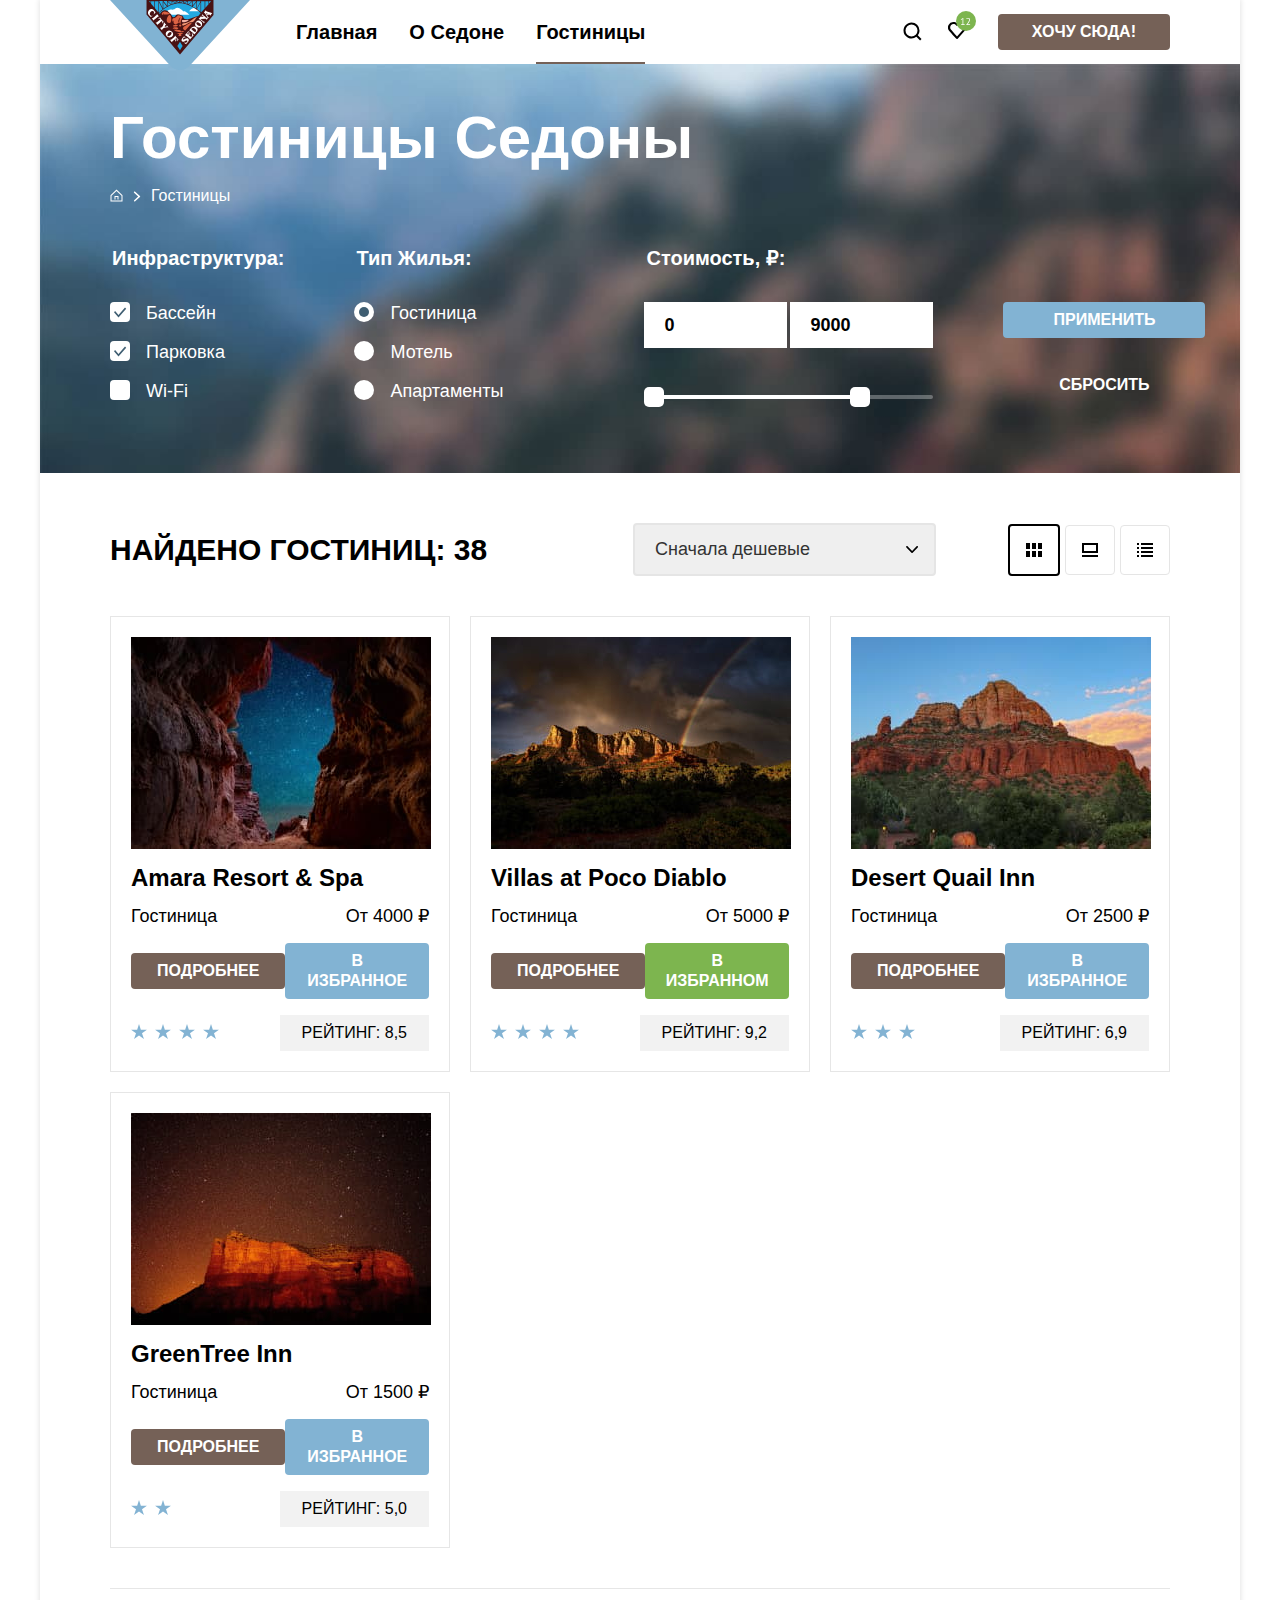
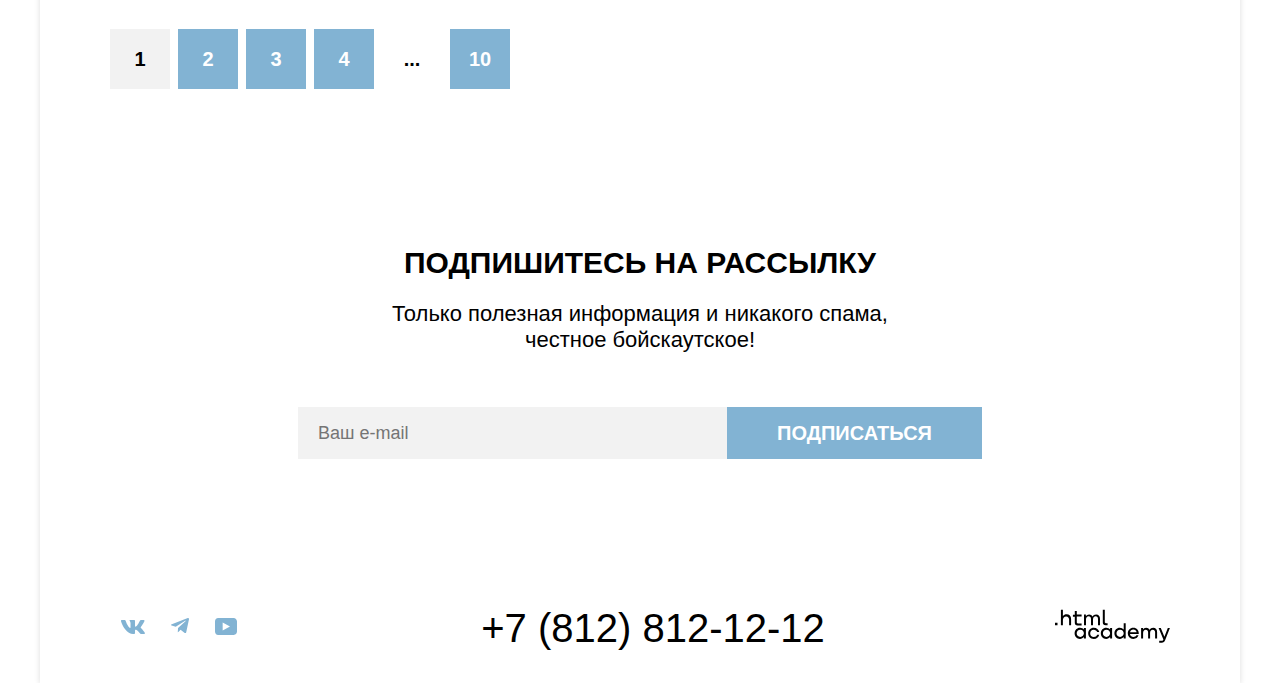
==== commit 80a45db8: "Исправляет макет под пиксель перфект" ====
--- a/catalog.html
+++ b/catalog.html
@@ -92,7 +92,7 @@
                     </fieldset >
 
                     <fieldset class="catalog-filter-group radio-group">
-                        <legend class="catalog-filter-title">Тип жилья:</legend>
+                        <legend class="catalog-filter-title">Тип Жилья:</legend>
                         <label class="control-caption">
                             <input class="control-input visually-hidden reset-input" type="radio" name="product-group" value="hotel" id="hotel"  checked>
                             <span class="control-mark"></span>
@@ -217,7 +217,7 @@
                       <button class="hotels-button" type="button">В избранное</button>
                     </div>
                     <div class="hotels-container">
-                      <span class="hotels-stars four-stars"></span>
+                      <span class="hotels-stars three-stars"></span>
                       <span class="hotels-rating">Рейтинг: 6,9</span>
                     </div>
                   </div>
--- a/styles/styles.css
+++ b/styles/styles.css
@@ -278,13 +278,13 @@
   position: absolute;
   background-repeat: no-repeat;
   background-position: center;
-  top: 80px;
+  top: 76px;
   left: 50%;
   bottom: 0;
   right: 0;
   transform: translateX(-50%);
   width: 75px;
-  height: 72px;
+  height: 76px;
 }
 
 .advantages-item-house:after {
@@ -297,6 +297,24 @@
 
 .advantages-item-gift:after {
   background-image: url("../images/gift.svg");
+}
+
+.advantages-item-smaller:after {
+  content: "";
+  position: absolute;
+  height: 2px;
+  width: 60px;
+  top: 46%;
+  background-color: rgba(255, 255, 255, 0.3);
+}
+
+.line-after:after {
+  content: "";
+  position: absolute;
+  height: 2px;
+  width: 60px;
+  top: 49%;
+  background-color: rgba(0, 0, 0, 0.3);
 }
 
 .advantages-item-colored {
@@ -546,7 +564,7 @@
   border-radius: 4px;
 }
 .current-icon {
-  outline: 2px solid var(--color-black);
+  border: 2px solid var(--color-black);
 }
 
 .sorting-icons-tile {
@@ -576,7 +594,7 @@
 
 .sorting-icons-list {
   display: flex;
-  gap: 8px;
+  gap: 5px;
   align-items: center;
 }
 
@@ -609,19 +627,23 @@
   width: 42px;
 }
 
+.three-stars {
+  width: 68px;
+}
+
 .four-stars {
   width: 96px;
 }
 
 .filter-container {
   display: flex;
-  column-gap: 138px;
+  column-gap: 139px;
   justify-content: space-between;
 }
 
 .flex-container {
   display: flex;
-  gap: 70px;
+  gap: 68px;
 }
 
 .checkbox-group {
@@ -661,7 +683,7 @@
   background-position: right 16px center;
   background-repeat: no-repeat;
   appearance: none;
-  margin-right: 70px;
+  margin-right: 72px;
   font-size: 18px;
 }
 
@@ -856,7 +878,7 @@
 }
 
 .hotels-item-image {
-  margin-bottom: 16px;
+  margin-bottom: 11px;
   object-fit: contain;
 }
 
@@ -903,6 +925,9 @@
 .hotels-rating {
   background-color: var(--color-white-f2);
   padding: 8px 22px;
+  font-size: 16px;
+  line-height: 20px;
+  text-transform: uppercase;
 }
 
 .button-blue,
@@ -1190,11 +1215,11 @@
 }
 
 .shorts {
-  gap: 40px;
+  gap: 28px;
 }
 
 .form-label {
-  min-width: 103px;
+  min-width: 110px;
 }
 
 .message {
@@ -1223,7 +1248,7 @@
 
 .tooltip {
   position: absolute;
-  left: 50px;
+  left: 56px;
   width: 26px;
   height: 26px;
 }
@@ -1361,6 +1386,6 @@
   transform: rotate(90deg);
 }
 
-/* .modal-container-close {
+.modal-container-close {
   display: none;
-}  */
+}
